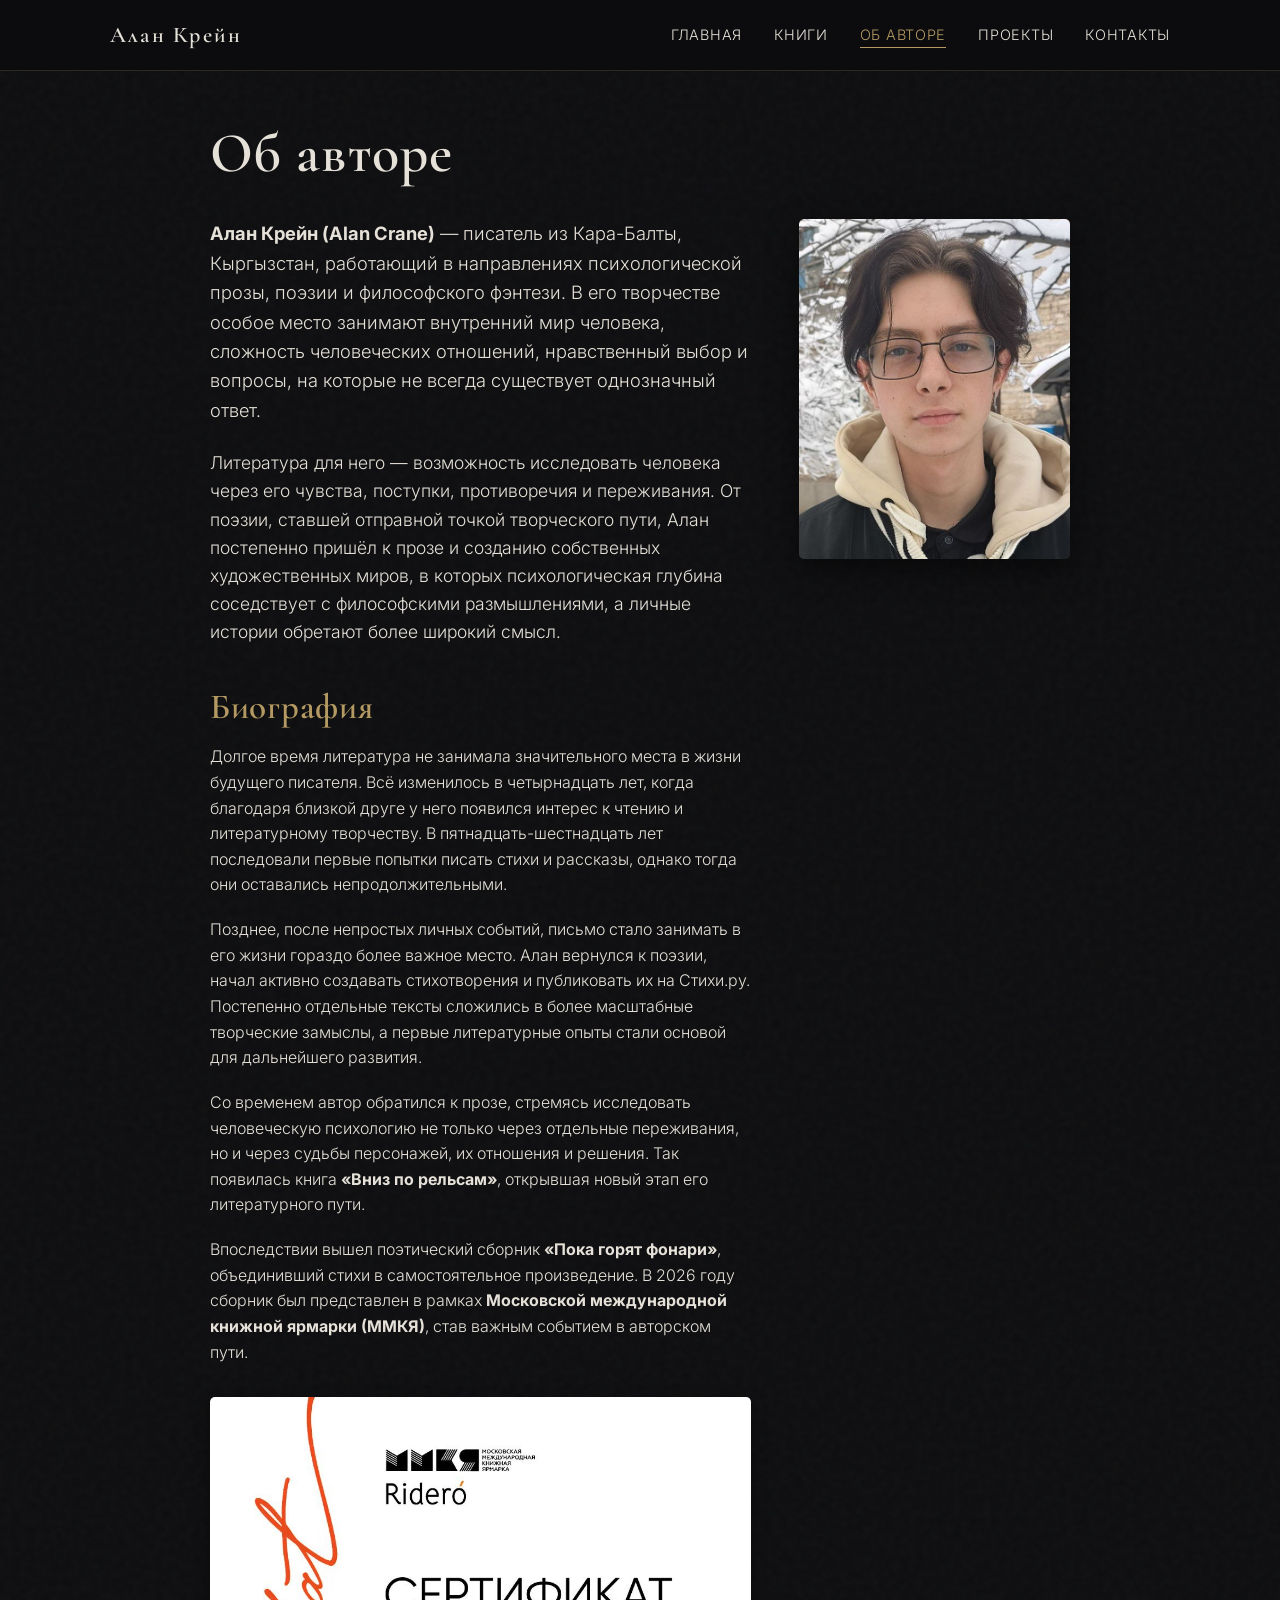
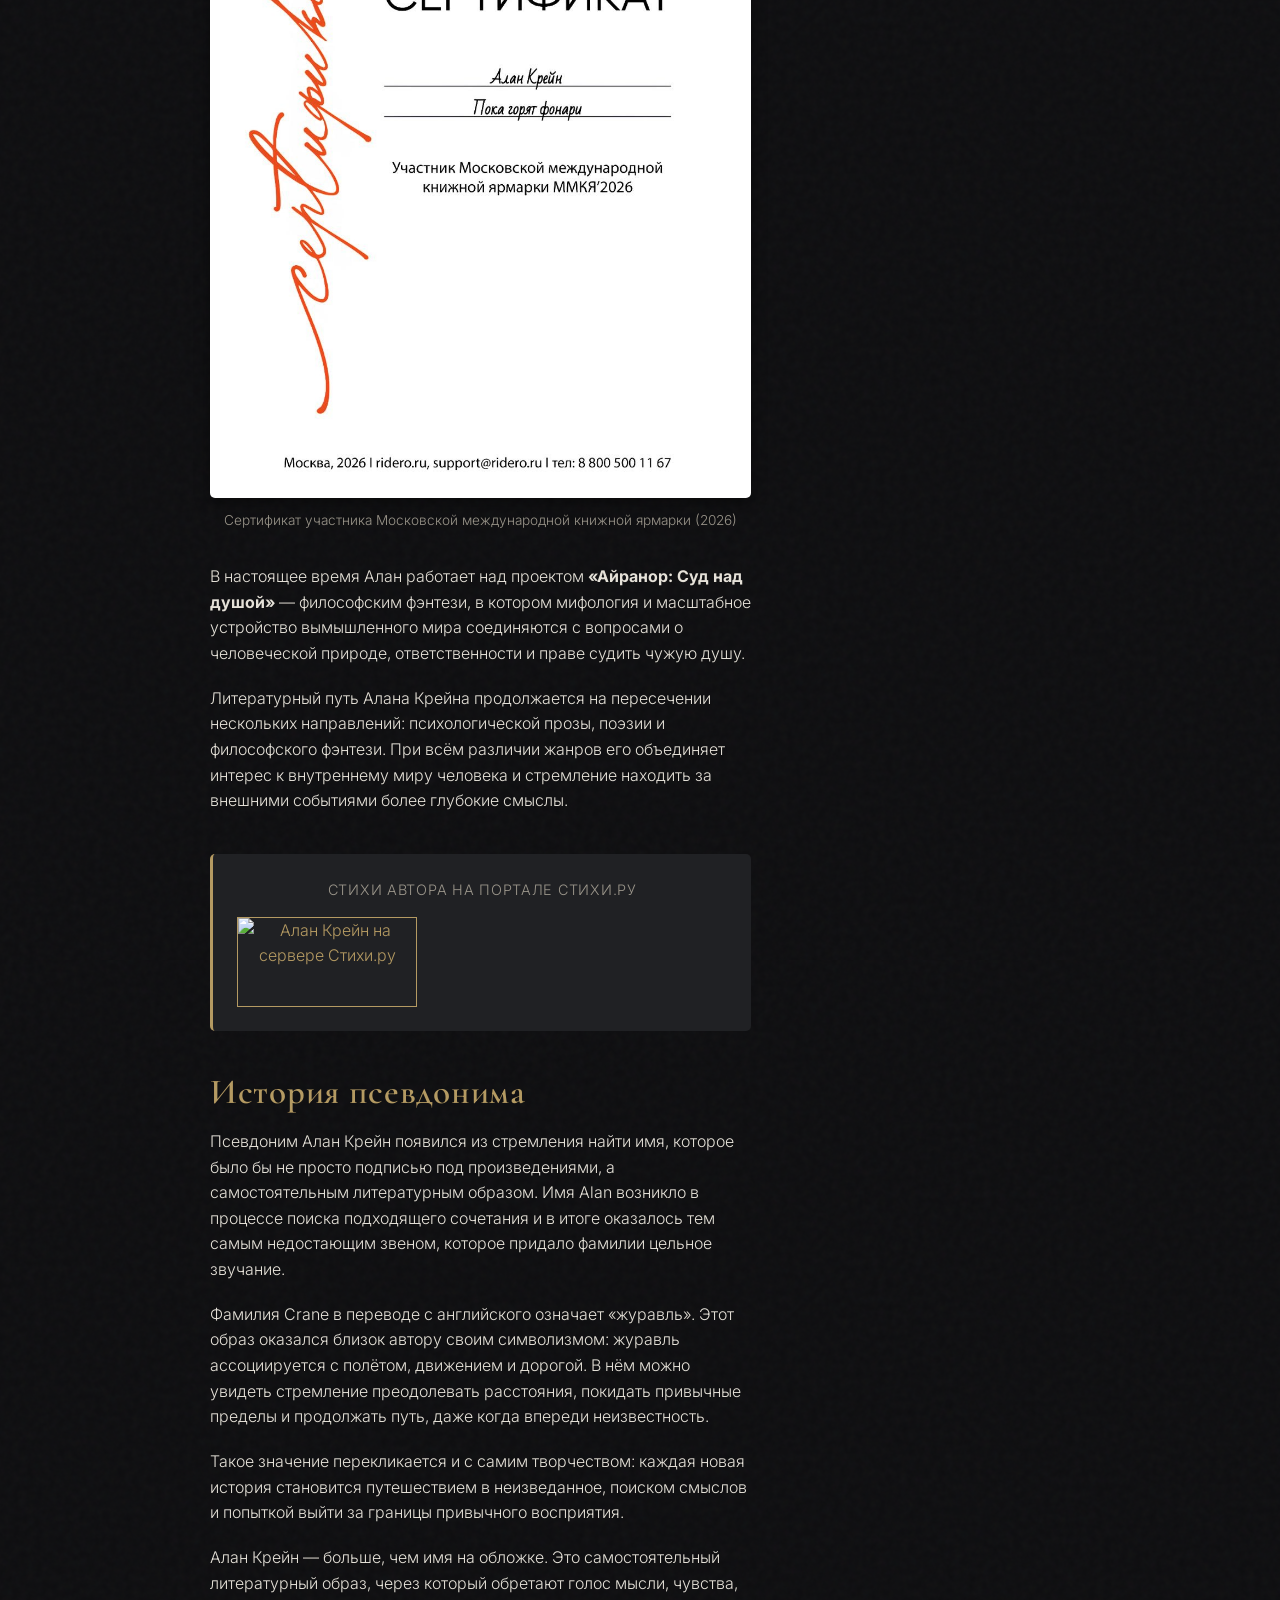
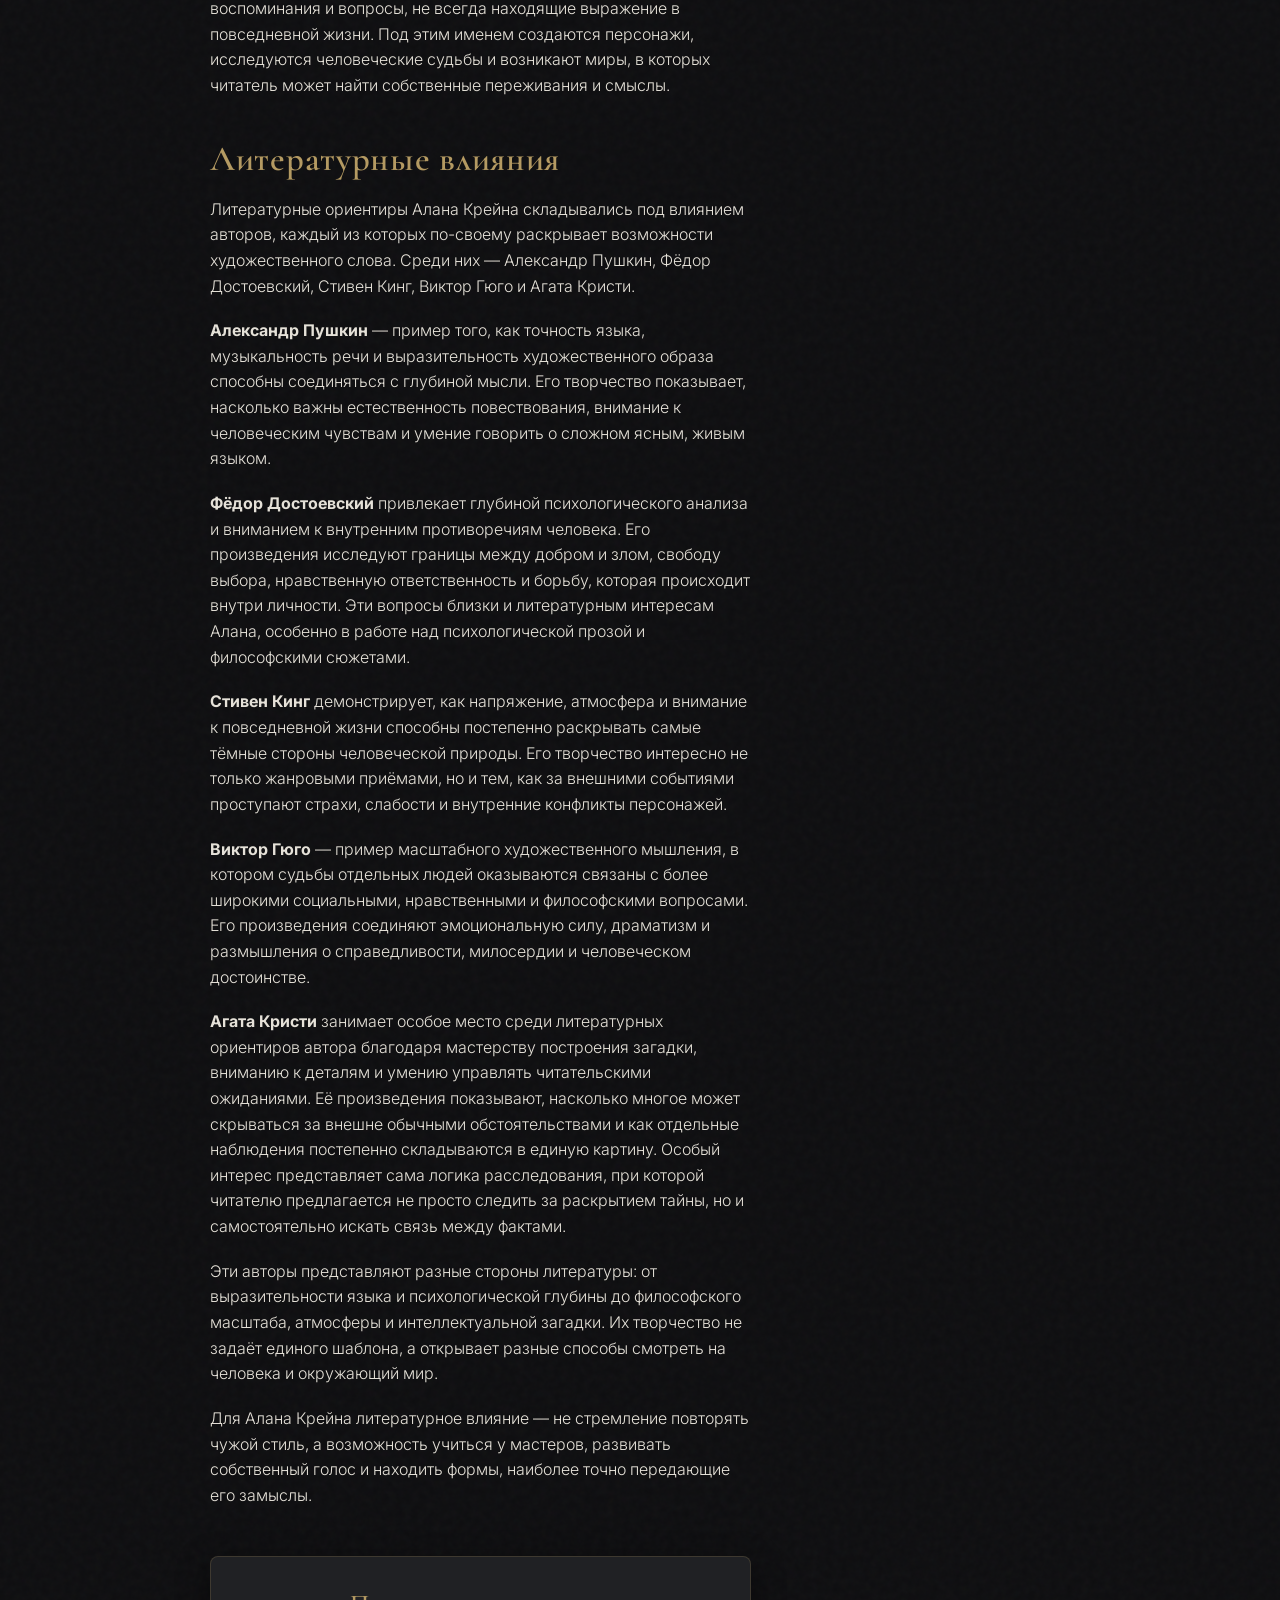
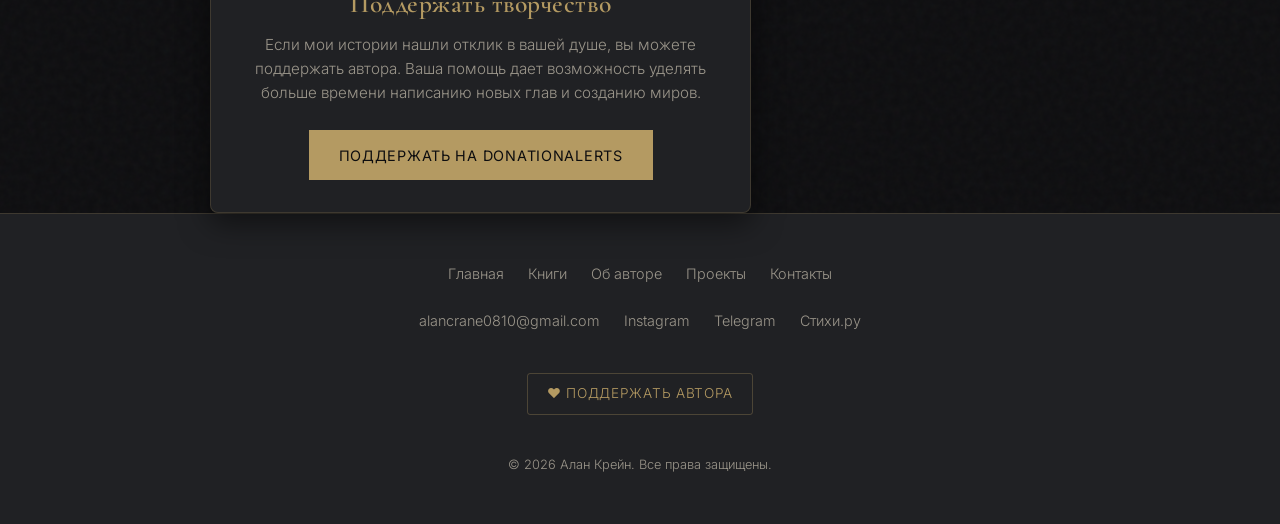
==== about.html @ baa87fb3 "Исправлены размеры обложек и текст карточки поддержки" ====
<!DOCTYPE html>
<html lang="ru">
<head>
    <meta charset="UTF-8">
    <meta name="viewport" content="width=device-width, initial-scale=1.0">
    <title>Об авторе — Алан Крейн</title>
    <meta name="description" content="Биография писателя Алана Крейна, история псевдонима, литературные влияния и творческий путь.">
    <link rel="preconnect" href="https://fonts.googleapis.com">
    <link rel="preconnect" href="https://fonts.gstatic.com" crossorigin>
    <link href="https://fonts.googleapis.com/css2?family=Cormorant+Garamond:wght@400;600&family=Inter:wght@300;400&display=swap" rel="stylesheet">
    <link rel="stylesheet" href="css/style.css">

    <!-- Yandex.Metrika counter -->
    <script type="text/javascript">
        (function(m,e,t,r,i,k,a){
            m[i]=m[i]||function(){(m[i].a=m[i].a||[]).push(arguments)};
            m[i].l=1*new Date();
            for (var j = 0; j < document.scripts.length; j++) {if (document.scripts[j].src === r) { return; }}
            k=e.createElement(t),a=e.getElementsByTagName(t)[0],k.async=1,k.src=r,a.parentNode.insertBefore(k,a)
        })(window, document,'script','https://mc.yandex.ru/metrika/tag.js?id=113776658', 'ym');

        ym(113776658, 'init', {ssr:true, webvisor:true, clickmap:true, ecommerce:"dataLayer", referrer: document.referrer, url: location.href, accurateTrackBounce:true, trackLinks:true});
    </script>
    <noscript><div><img src="https://mc.yandex.ru/watch/113776658" style="position:absolute; left:-9999px;" alt="" /></div></noscript>
    <!-- /Yandex.Metrika counter -->
</head>
<body>
    <header class="site-header">
        <div class="container header-inner">
            <a href="index.html" class="logo">Алан Крейн</a>
            <button class="menu-toggle" aria-label="Открыть меню" aria-expanded="false">
                <span></span><span></span><span></span>
            </button>
            <nav class="main-nav">
                <ul>
                    <li><a href="index.html">Главная</a></li>
                    <li><a href="books.html">Книги</a></li>
                    <li><a href="about.html" class="active">Об авторе</a></li>
                    <li><a href="projects.html">Проекты</a></li>
                    <li><a href="contacts.html">Контакты</a></li>
                </ul>
            </nav>
        </div>
    </header>

    <main>
        <section class="container" style="padding-top: 120px; max-width: 900px;">
            <h1>Об авторе</h1>
            
            <div style="display: flex; gap: 3rem; flex-wrap: wrap; margin-top: 2rem;">
                <div style="flex: 2; min-width: 300px;">
                    <p style="font-size: 1.15rem; margin-bottom: 1.5rem; color: var(--text-light);"><strong>Алан Крейн (Alan Crane)</strong> — писатель из Кара-Балты, Кыргызстан, работающий в направлениях психологической прозы, поэзии и философского фэнтези. В его творчестве особое место занимают внутренний мир человека, сложность человеческих отношений, нравственный выбор и вопросы, на которые не всегда существует однозначный ответ.</p>
                    
                    <p style="font-size: 1.1rem; margin-bottom: 1.5rem;">Литература для него — возможность исследовать человека через его чувства, поступки, противоречия и переживания. От поэзии, ставшей отправной точкой творческого пути, Алан постепенно пришёл к прозе и созданию собственных художественных миров, в которых психологическая глубина соседствует с философскими размышлениями, а личные истории обретают более широкий смысл.</p>

                    <h2 style="margin-top: 2.5rem;">Биография</h2>
                    <p>Долгое время литература не занимала значительного места в жизни будущего писателя. Всё изменилось в четырнадцать лет, когда благодаря близкой друге у него появился интерес к чтению и литературному творчеству. В пятнадцать-шестнадцать лет последовали первые попытки писать стихи и рассказы, однако тогда они оставались непродолжительными.</p>
                    <p>Позднее, после непростых личных событий, письмо стало занимать в его жизни гораздо более важное место. Алан вернулся к поэзии, начал активно создавать стихотворения и публиковать их на Стихи.ру. Постепенно отдельные тексты сложились в более масштабные творческие замыслы, а первые литературные опыты стали основой для дальнейшего развития.</p>
                    <p>Со временем автор обратился к прозе, стремясь исследовать человеческую психологию не только через отдельные переживания, но и через судьбы персонажей, их отношения и решения. Так появилась книга <strong>«Вниз по рельсам»</strong>, открывшая новый этап его литературного пути.</p>
                    <p>Впоследствии вышел поэтический сборник <strong>«Пока горят фонари»</strong>, объединивший стихи в самостоятельное произведение. В 2026 году сборник был представлен в рамках <strong>Московской международной книжной ярмарки (ММКЯ)</strong>, став важным событием в авторском пути.</p>
                    
                    <div style="margin: 2rem 0; text-align: center;">
                        <img src="images/mmkya-certificate.jpg" alt="Сертификат участия в ММКЯ 2026" style="max-width: 100%; border-radius: 5px; box-shadow: 0 5px 15px rgba(0,0,0,0.4);">
                        <p style="font-size: 0.85rem; color: var(--text-muted); margin-top: 0.8rem;">Сертификат участника Московской международной книжной ярмарки (2026)</p>
                    </div>

                    <p>В настоящее время Алан работает над проектом <strong>«Айранор: Суд над душой»</strong> — философским фэнтези, в котором мифология и масштабное устройство вымышленного мира соединяются с вопросами о человеческой природе, ответственности и праве судить чужую душу.</p>
                    <p>Литературный путь Алана Крейна продолжается на пересечении нескольких направлений: психологической прозы, поэзии и философского фэнтези. При всём различии жанров его объединяет интерес к внутреннему миру человека и стремление находить за внешними событиями более глубокие смыслы.</p>

                    <div style="margin: 2.5rem 0; padding: 1.5rem; background-color: var(--graphite); border-left: 3px solid var(--gold); border-radius: 5px; text-align: center;">
                        <p style="margin-bottom: 1rem; font-size: 0.9rem; color: var(--text-muted); text-transform: uppercase; letter-spacing: 0.05em;">Стихи автора на портале Стихи.ру</p>
                        <a href="https://stihi.ru/avtor/infinityquill" target="_blank" rel="noopener noreferrer">
                            <img src="https://stihi.ru/images/author180x90.gif" width="180" height="90" border="1" alt="Алан Крейн на сервере Стихи.ру">
                        </a>
                    </div>

                    <h2 style="margin-top: 2.5rem;">История псевдонима</h2>
                    <p>Псевдоним Алан Крейн появился из стремления найти имя, которое было бы не просто подписью под произведениями, а самостоятельным литературным образом. Имя Alan возникло в процессе поиска подходящего сочетания и в итоге оказалось тем самым недостающим звеном, которое придало фамилии цельное звучание.</p>
                    <p>Фамилия Crane в переводе с английского означает «журавль». Этот образ оказался близок автору своим символизмом: журавль ассоциируется с полётом, движением и дорогой. В нём можно увидеть стремление преодолевать расстояния, покидать привычные пределы и продолжать путь, даже когда впереди неизвестность.</p>
                    <p>Такое значение перекликается и с самим творчеством: каждая новая история становится путешествием в неизведанное, поиском смыслов и попыткой выйти за границы привычного восприятия.</p>
                    <p>Алан Крейн — больше, чем имя на обложке. Это самостоятельный литературный образ, через который обретают голос мысли, чувства, воспоминания и вопросы, не всегда находящие выражение в повседневной жизни. Под этим именем создаются персонажи, исследуются человеческие судьбы и возникают миры, в которых читатель может найти собственные переживания и смыслы.</p>

                    <h2 style="margin-top: 2.5rem;">Литературные влияния</h2>
                    <p>Литературные ориентиры Алана Крейна складывались под влиянием авторов, каждый из которых по-своему раскрывает возможности художественного слова. Среди них — Александр Пушкин, Фёдор Достоевский, Стивен Кинг, Виктор Гюго и Агата Кристи.</p>
                    
                    <p><strong>Александр Пушкин</strong> — пример того, как точность языка, музыкальность речи и выразительность художественного образа способны соединяться с глубиной мысли. Его творчество показывает, насколько важны естественность повествования, внимание к человеческим чувствам и умение говорить о сложном ясным, живым языком.</p>
                    <p><strong>Фёдор Достоевский</strong> привлекает глубиной психологического анализа и вниманием к внутренним противоречиям человека. Его произведения исследуют границы между добром и злом, свободу выбора, нравственную ответственность и борьбу, которая происходит внутри личности. Эти вопросы близки и литературным интересам Алана, особенно в работе над психологической прозой и философскими сюжетами.</p>
                    <p><strong>Стивен Кинг</strong> демонстрирует, как напряжение, атмосфера и внимание к повседневной жизни способны постепенно раскрывать самые тёмные стороны человеческой природы. Его творчество интересно не только жанровыми приёмами, но и тем, как за внешними событиями проступают страхи, слабости и внутренние конфликты персонажей.</p>
                    <p><strong>Виктор Гюго</strong> — пример масштабного художественного мышления, в котором судьбы отдельных людей оказываются связаны с более широкими социальными, нравственными и философскими вопросами. Его произведения соединяют эмоциональную силу, драматизм и размышления о справедливости, милосердии и человеческом достоинстве.</p>
                    <p><strong>Агата Кристи</strong> занимает особое место среди литературных ориентиров автора благодаря мастерству построения загадки, вниманию к деталям и умению управлять читательскими ожиданиями. Её произведения показывают, насколько многое может скрываться за внешне обычными обстоятельствами и как отдельные наблюдения постепенно складываются в единую картину. Особый интерес представляет сама логика расследования, при которой читателю предлагается не просто следить за раскрытием тайны, но и самостоятельно искать связь между фактами.</p>
                    
                    <p>Эти авторы представляют разные стороны литературы: от выразительности языка и психологической глубины до философского масштаба, атмосферы и интеллектуальной загадки. Их творчество не задаёт единого шаблона, а открывает разные способы смотреть на человека и окружающий мир.</p>
                    <p>Для Алана Крейна литературное влияние — не стремление повторять чужой стиль, а возможность учиться у мастеров, развивать собственный голос и находить формы, наиболее точно передающие его замыслы.</p>

                    <!-- КАРТОЧКА ПОДДЕРЖКИ АВТОРА (ИСПРАВЛЕННЫЙ ТЕКСТ) -->
                    <div class="support-card">
                        <h3>Поддержать творчество</h3>
                        <p>Если мои истории нашли отклик в вашей душе, вы можете поддержать автора. Ваша помощь дает возможность уделять больше времени написанию новых глав и созданию миров.</p>
                        <a href="https://www.donationalerts.com/r/alan_crane" target="_blank" rel="noopener noreferrer" class="btn">Поддержать на DonationAlerts</a>
                    </div>

                </div>
                
                <div style="flex: 1; min-width: 250px;">
                    <img src="images/portrait.jpg" alt="Портрет писателя Алана Крейна" class="portrait-img" style="width: 100%; height: auto; border-radius: 5px; box-shadow: 0 10px 30px rgba(0,0,0,0.5);">
                </div>
            </div>
        </section>
    </main>

    <footer class="site-footer">
        <div class="container footer-inner">
            <div class="footer-nav">
                <a href="index.html">Главная</a>
                <a href="books.html">Книги</a>
                <a href="about.html">Об авторе</a>
                <a href="projects.html">Проекты</a>
                <a href="contacts.html">Контакты</a>
            </div>
            <div class="footer-contacts">
                <a href="mailto:alancrane0810@gmail.com">alancrane0810@gmail.com</a>
                <a href="https://www.instagram.com/alancrane.worlds" target="_blank" rel="noopener noreferrer">Instagram</a>
                <a href="https://t.me/infinityquill06" target="_blank" rel="noopener noreferrer">Telegram</a>
                <a href="https://stihi.ru/avtor/infinityquill" target="_blank" rel="noopener noreferrer">Стихи.ру</a>
            </div>
            <div>
                <a href="https://www.donationalerts.com/r/alan_crane" target="_blank" rel="noopener noreferrer" class="footer-support-link">❤ Поддержать автора</a>
            </div>
            <p class="copyright">&copy; 2026 Алан Крейн. Все права защищены.</p>
        </div>
    </footer>
    <script src="js/menu.js"></script>
</body>
</html>
---- css/style.css ----
/* ================= ПЕРЕМЕННЫЕ И БАЗА ================= */
:root {
    --graphite: #202124;
    --coal: #0D0D0F;
    --gold: #B49A62;
    --text-light: #E5E1D8;
    --text-muted: #9A958A;
    
    --font-serif: 'Cormorant Garamond', Georgia, serif;
    --font-sans: 'Inter', system-ui, sans-serif;
}

* { box-sizing: border-box; margin: 0; padding: 0; }

html { scroll-behavior: smooth; }

body {
    background-color: var(--coal);
    background-image: url("data:image/svg+xml,%3Csvg viewBox='0 0 200 200' xmlns='http://www.w3.org/2000/svg'%3E%3Cfilter id='noiseFilter'%3E%3CfeTurbulence type='fractalNoise' baseFrequency='0.85' numOctaves='3' stitchTiles='stitch'/%3E%3C/filter%3E%3Crect width='100%25' height='100%25' filter='url(%23noiseFilter)' opacity='0.03'/%3E%3C/svg%3E");
    color: var(--text-light);
    font-family: var(--font-sans);
    line-height: 1.6;
    font-weight: 300;
    -webkit-font-smoothing: antialiased;
}

img { max-width: 100%; display: block; }

a { color: var(--gold); text-decoration: none; transition: color 0.3s; }
a:hover, a:focus { color: var(--text-light); outline: none; }

/* ================= ТИПОГРАФИКА ================= */
h1, h2, h3, h4 {
    font-family: var(--font-serif);
    font-weight: 600;
    line-height: 1.2;
    margin-bottom: 1rem;
    letter-spacing: 0.02em;
}

h1 { font-size: 3.5rem; }
h2 { font-size: 2.2rem; color: var(--gold); }
h3 { font-size: 1.5rem; }

p { margin-bottom: 1.2rem; }
p:last-child { margin-bottom: 0; }

.container {
    width: 100%;
    max-width: 1100px;
    margin: 0 auto;
    padding: 0 20px;
}

section { padding: 5rem 0; }

/* ================= КНОПКИ ================= */
.btn {
    display: inline-block;
    padding: 0.8rem 1.8rem;
    border: 1px solid var(--gold);
    background-color: var(--gold);
    color: var(--coal);
    font-family: var(--font-sans);
    font-weight: 400;
    font-size: 0.9rem;
    text-transform: uppercase;
    letter-spacing: 0.05em;
    cursor: pointer;
    transition: all 0.3s ease;
    text-align: center;
}

.btn:hover {
    background-color: transparent;
    color: var(--gold);
}

.btn-outline {
    background-color: transparent;
    color: var(--gold);
}

.btn-outline:hover {
    background-color: var(--gold);
    color: var(--coal);
}

.store-groups {
    display: flex;
    flex-wrap: wrap;
    gap: 2rem;
    margin-top: 2rem;
    margin-bottom: 2rem;
}

.store-group { flex: 1; min-width: 250px; }

.store-group h3 {
    font-size: 1.1rem;
    color: var(--text-muted);
    margin-bottom: 1rem;
    text-transform: uppercase;
    letter-spacing: 0.05em;
    font-family: var(--font-sans);
    font-weight: 400;
}

.btn-list {
    display: flex;
    flex-direction: column;
    gap: 0.8rem;
}

.btn-list .btn {
    width: 100%;
    padding: 0.8rem 1rem;
    display: flex;
    justify-content: center;
    align-items: center;
    gap: 0.5rem;
    min-height: 48px;
}

.badge-free {
    font-size: 0.7rem;
    opacity: 0.8;
    text-transform: lowercase;
    font-style: italic;
}

/* ================= ШАПКА И МЕНЮ ================= */
.site-header {
    position: fixed;
    top: 0; left: 0; right: 0;
    background-color: rgba(13, 13, 15, 0.95);
    backdrop-filter: blur(10px);
    border-bottom: 1px solid rgba(180, 154, 98, 0.2);
    z-index: 1000;
}

.header-inner {
    display: flex;
    justify-content: space-between;
    align-items: center;
    height: 70px;
}

.logo {
    font-family: var(--font-serif);
    font-size: 1.4rem;
    color: var(--text-light);
    font-weight: 600;
    letter-spacing: 0.1em;
}

.main-nav ul {
    display: flex;
    list-style: none;
    gap: 2rem;
}

.main-nav a {
    color: var(--text-light);
    font-size: 0.9rem;
    text-transform: uppercase;
    letter-spacing: 0.05em;
    position: relative;
}

.main-nav a.active, .main-nav a:hover { color: var(--gold); }

.main-nav a.active::after {
    content: '';
    position: absolute;
    bottom: -5px; left: 0; right: 0;
    height: 1px;
    background-color: var(--gold);
}

.menu-toggle {
    display: none;
    background: none;
    border: none;
    cursor: pointer;
    flex-direction: column;
    gap: 5px;
    padding: 10px;
}
.menu-toggle span {
    display: block;
    width: 25px;
    height: 2px;
    background-color: var(--text-light);
    transition: 0.3s;
}

/* ================= ПЕРВЫЙ ЭКРАН ================= */
.hero {
    min-height: 100vh;
    display: flex;
    align-items: center;
    padding-top: 70px;
    background: radial-gradient(circle at center, var(--graphite) 0%, var(--coal) 70%);
}

.hero-inner {
    display: flex;
    align-items: center;
    gap: 4rem;
}

.hero-text { flex: 1; }
.hero-text h1 { margin-bottom: 1rem; color: var(--text-light); }
.slogan {
    font-family: var(--font-serif);
    font-size: 1.5rem;
    font-style: italic;
    color: var(--gold);
}

.hero-image { flex: 1; display: flex; justify-content: center; }

/* ================= КАРТИНКИ ================= */
.portrait-img {
    border-radius: 5px;
    box-shadow: 0 10px 30px rgba(0, 0, 0, 0.5);
    object-fit: cover;
}

/* Жесткая фиксация пропорций для всех обложек */
.cover-img {
    width: 100%;
    max-width: 300px; /* Ограничиваем максимальную ширину */
    aspect-ratio: 2 / 3;
    object-fit: cover;
    border-radius: 5px;
    box-shadow: 0 5px 15px rgba(0, 0, 0, 0.4);
    margin-bottom: 1rem;
    transition: transform 0.3s ease, box-shadow 0.3s ease;
}

.book-card:hover .cover-img {
    transform: translateY(-5px);
    box-shadow: 0 10px 25px rgba(180, 154, 98, 0.2);
}

/* Контейнер для обложки на странице книги */
.book-cover-wrapper {
    flex-shrink: 0;
    width: 300px;
    max-width: 100%;
}

/* ================= СЕТКА КНИГ ================= */
.books-grid {
    display: grid;
    grid-template-columns: repeat(auto-fit, minmax(250px, 1fr));
    gap: 2rem;
    margin-top: 2rem;
}

.book-card {
    display: flex;
    flex-direction: column;
    color: var(--text-light);
}
.book-card:hover h3 { color: var(--gold); }

.book-card h3 { margin-bottom: 0.2rem; transition: color 0.3s; }
.book-year { color: var(--text-muted); font-size: 0.9rem; }

.section-link { margin-top: 2rem; text-align: center; }

/* ================= ПРОЕКТ И БЛОКИ ================= */
.project-card {
    background-color: var(--graphite);
    padding: 2rem;
    border-left: 3px solid var(--gold);
    margin-top: 1.5rem;
}

.status-badge {
    display: inline-block;
    background-color: rgba(180, 154, 98, 0.15);
    color: var(--gold);
    padding: 0.3rem 0.8rem;
    font-size: 0.8rem;
    text-transform: uppercase;
    letter-spacing: 0.05em;
    margin-bottom: 1rem;
    border-radius: 3px;
}

/* ================= ПОДВАЛ ================= */
.site-footer {
    background-color: var(--graphite);
    padding: 3rem 0;
    border-top: 1px solid rgba(180, 154, 98, 0.2);
    text-align: center;
}

.footer-inner {
    display: flex;
    flex-direction: column;
    gap: 1.5rem;
}

.footer-nav, .footer-contacts {
    display: flex;
    justify-content: center;
    flex-wrap: wrap;
    gap: 1.5rem;
}

.footer-nav a, .footer-contacts a {
    color: var(--text-muted);
    font-size: 0.9rem;
}
.footer-nav a:hover, .footer-contacts a:hover { color: var(--gold); }

.copyright {
    color: var(--text-muted);
    font-size: 0.8rem;
    margin-top: 1rem;
}

/* ================= КНОПКА ДОНАТА (ПОДВАЛ) ================= */
.footer-support-link {
    display: inline-flex;
    align-items: center;
    gap: 0.5rem;
    color: var(--gold);
    font-size: 0.85rem;
    text-transform: uppercase;
    letter-spacing: 0.05em;
    margin-top: 1rem;
    padding: 0.6rem 1.2rem;
    border: 1px solid rgba(180, 154, 98, 0.3);
    border-radius: 3px;
    transition: all 0.3s ease;
}
.footer-support-link:hover {
    background-color: rgba(180, 154, 98, 0.1);
    border-color: var(--gold);
    color: var(--text-light);
}

/* ================= КАРТОЧКА ДОНАТА (ОБ АВТОРЕ) ================= */
.support-card {
    background: var(--graphite);
    border: 1px solid rgba(180, 154, 98, 0.2);
    border-radius: 8px;
    padding: 2rem; /* Сделал чуть компактнее */
    margin-top: 3rem;
    text-align: center;
    box-shadow: 0 10px 30px rgba(0, 0, 0, 0.5);
}
.support-card h3 { 
    color: var(--gold); 
    font-family: var(--font-serif); 
    font-size: 1.6rem; 
    margin-bottom: 0.8rem; 
}
.support-card p { 
    color: var(--text-muted); 
    margin-bottom: 1.5rem; 
    font-size: 0.95rem;
    line-height: 1.6;
    max-width: 500px; /* Ограничил ширину текста */
    margin-left: auto; 
    margin-right: auto; 
}

/* ================= ВИДЕОПРОМО ================= */
.video-promo-container {
    margin-top: 3rem;
    padding-top: 2rem;
    border-top: 1px solid rgba(180, 154, 98, 0.2);
}

.video-promo-container h2 { margin-bottom: 1.5rem; }

.video-wrapper {
    position: relative;
    width: 100%;
    max-width: 800px;
    margin: 0 auto;
    border-radius: 8px;
    overflow: hidden;
    box-shadow: 0 10px 30px rgba(0, 0, 0, 0.6);
    background-color: #000;
}

.video-wrapper video {
    width: 100%;
    height: auto;
    display: block;
    aspect-ratio: 16 / 9;
    object-fit: cover;
}

.play-button {
    position: absolute;
    top: 50%; left: 50%;
    transform: translate(-50%, -50%);
    width: 80px;
    height: 80px;
    background-color: rgba(180, 154, 98, 0.2);
    border: 2px solid var(--gold);
    border-radius: 50%;
    display: flex;
    align-items: center;
    justify-content: center;
    cursor: pointer;
    transition: all 0.3s ease;
    backdrop-filter: blur(4px);
    z-index: 10;
}

.play-button:hover {
    background-color: var(--gold);
    transform: translate(-50%, -50%) scale(1.1);
}

.play-button svg {
    width: 40px;
    height: 40px;
    color: var(--text-light);
    margin-left: 5px;
    transition: color 0.3s ease;
}

.play-button:hover svg { color: var(--coal); }

.video-caption {
    text-align: center;
    font-family: var(--font-serif);
    font-size: 1.2rem;
    color: var(--text-light);
    margin-top: 1rem;
    font-style: italic;
}

.video-music {
    text-align: center;
    font-size: 0.85rem;
    color: var(--text-muted);
    margin-top: 0.3rem;
}

/* ================= АДАПТИВНОСТЬ ================= */
@media (max-width: 768px) {
    h1 { font-size: 2.5rem; }
    h2 { font-size: 1.8rem; }
    section { padding: 3rem 0; }
    
    .menu-toggle { display: flex; }
    
    .main-nav {
        position: fixed;
        top: 70px; left: 0; right: 0;
        background-color: var(--coal);
        padding: 2rem;
        border-bottom: 1px solid rgba(180, 154, 98, 0.2);
        transform: translateY(-100%);
        opacity: 0;
        pointer-events: none;
        transition: all 0.3s ease;
    }
    
    .main-nav.is-open {
        transform: translateY(0);
        opacity: 1;
        pointer-events: auto;
    }
    
    .main-nav ul {
        flex-direction: column;
        gap: 1.5rem;
        text-align: center;
    }
    
    .hero-inner {
        flex-direction: column-reverse;
        text-align: center;
        gap: 2rem;
        padding-top: 2rem;
        padding-bottom: 2rem;
    }
    
    .portrait-placeholder { width: 250px; height: 320px; }
    .video-wrapper { max-width: 100%; border-radius: 0; }
    .play-button { width: 60px; height: 60px; }
    .play-button svg { width: 30px; height: 30px; }
    .store-groups { flex-direction: column; gap: 1.5rem; }
}

/* ================= ДОСТУПНОСТЬ ================= */
@media (prefers-reduced-motion: reduce) {
    html { scroll-behavior: auto; }
    *, *::before, *::after {
        animation-duration: 0.01ms !important;
        animation-iteration-count: 1 !important;
        transition-duration: 0.01ms !important;
        scroll-behavior: auto !important;
    }
}
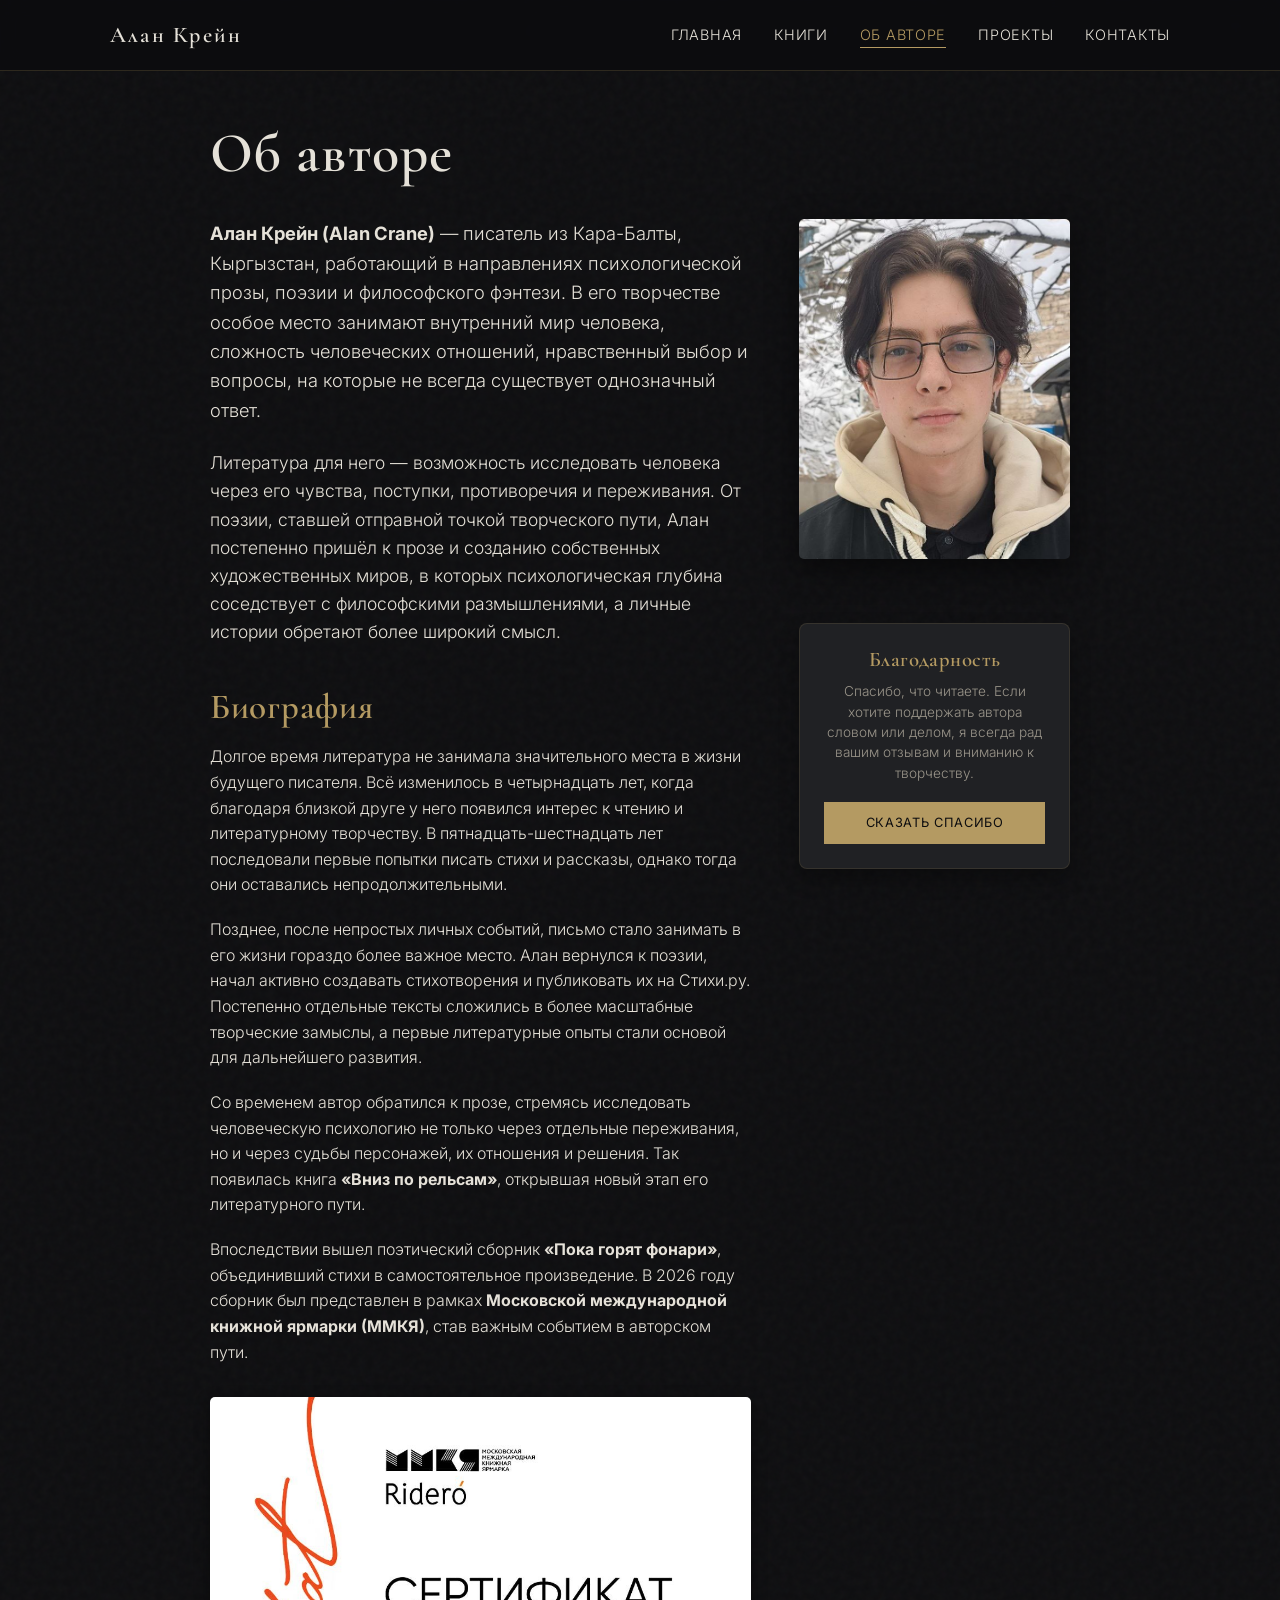
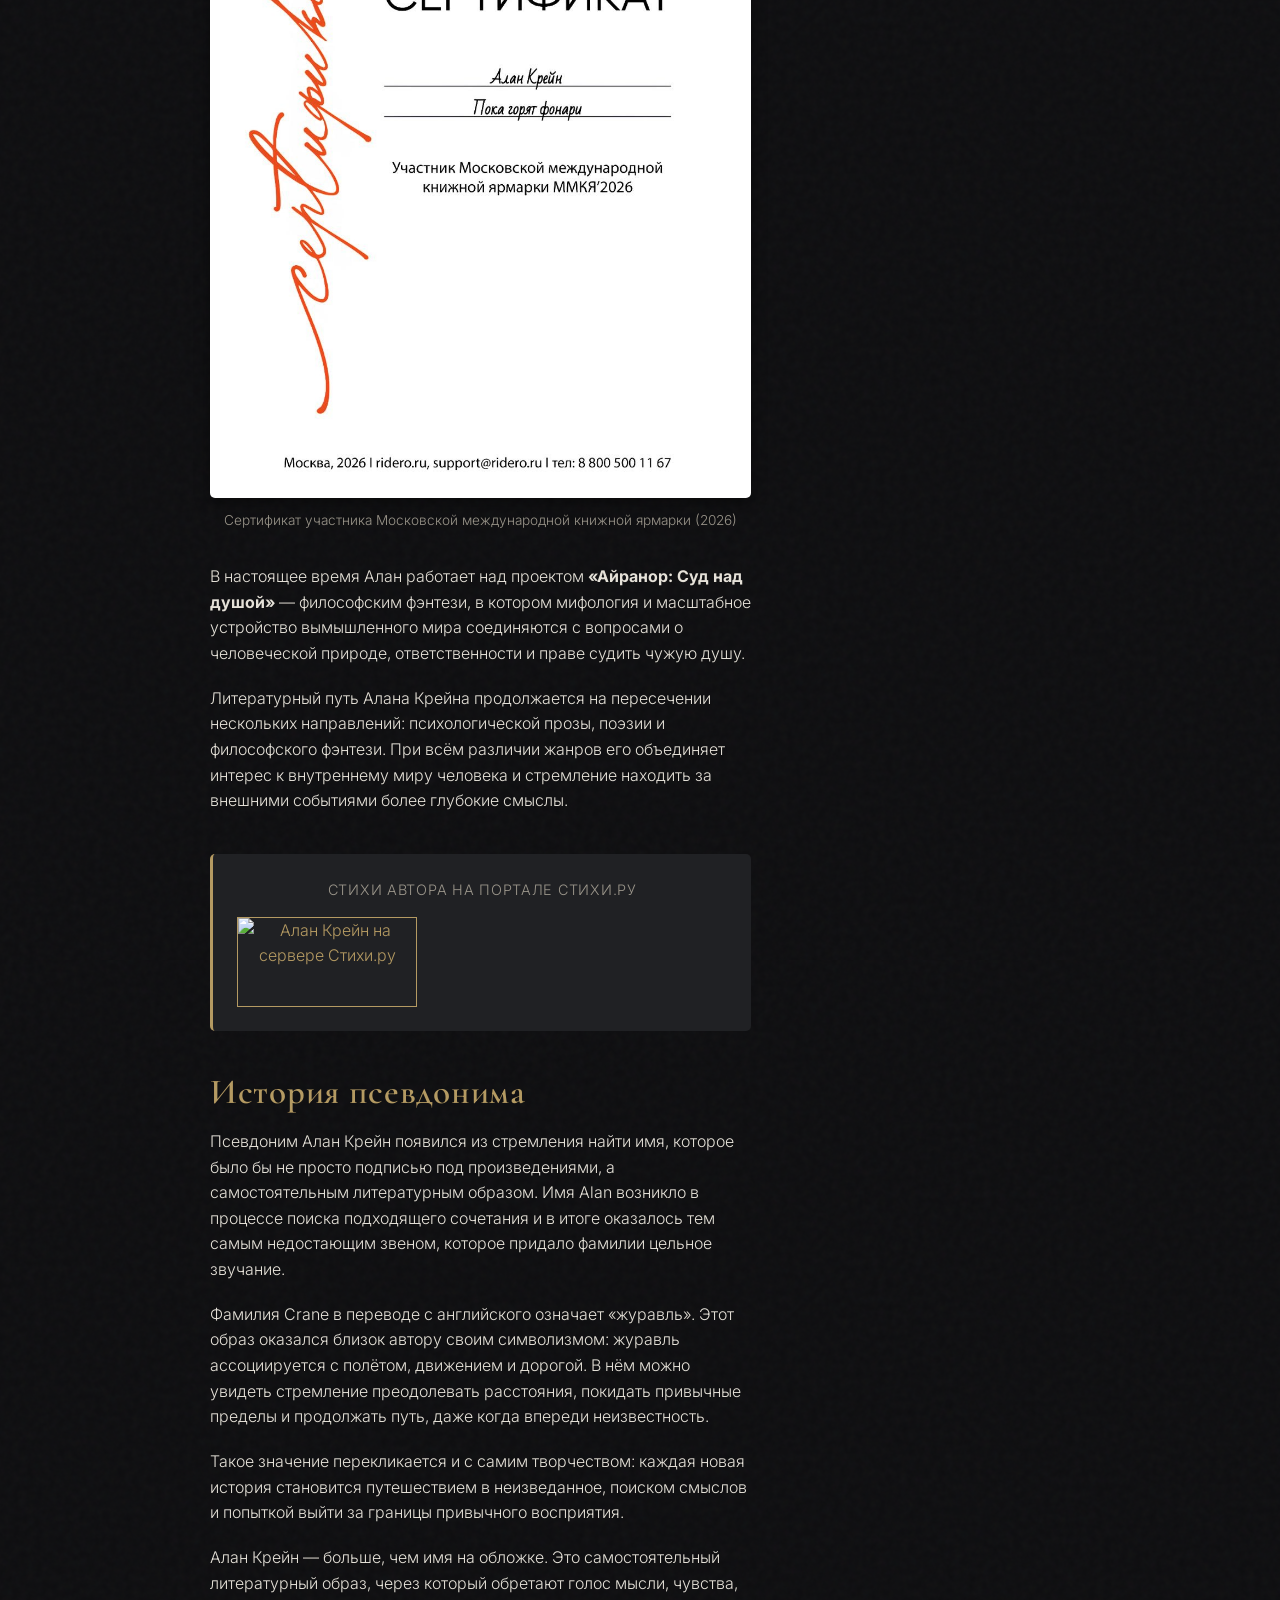
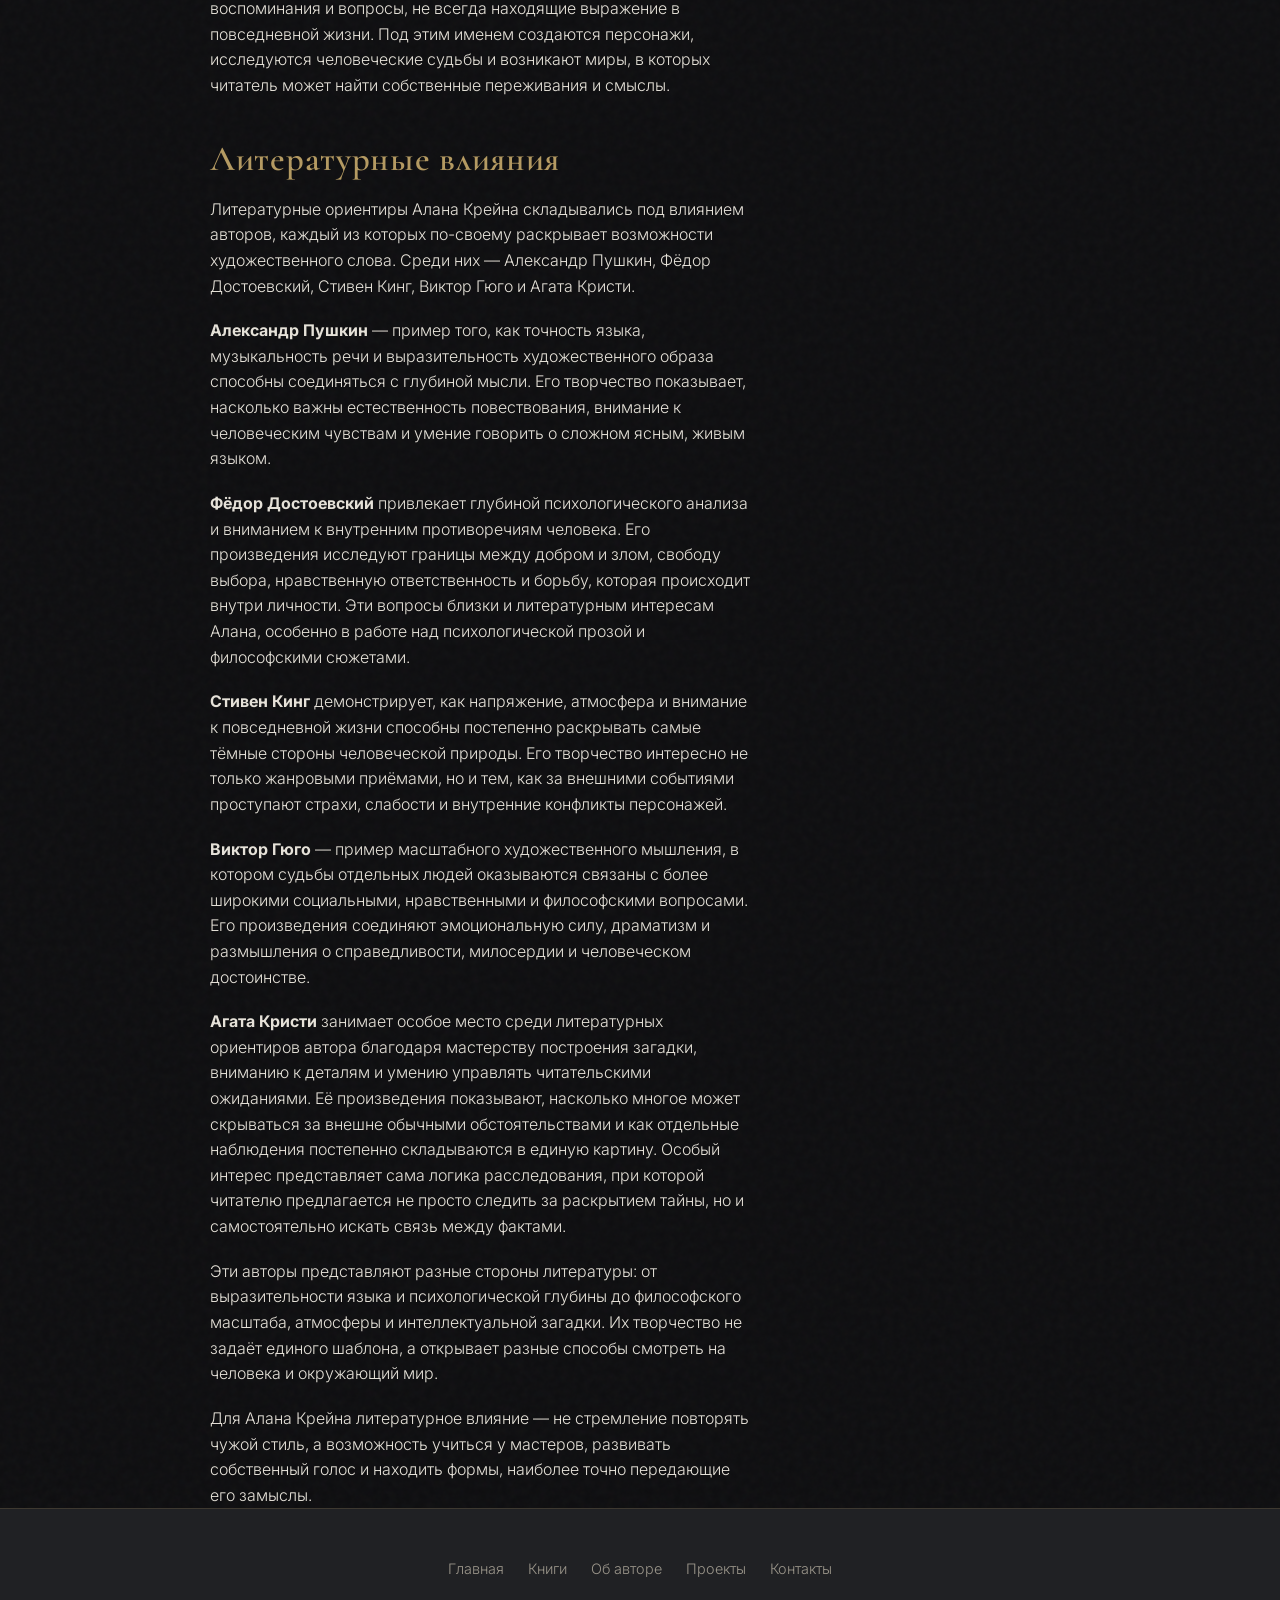
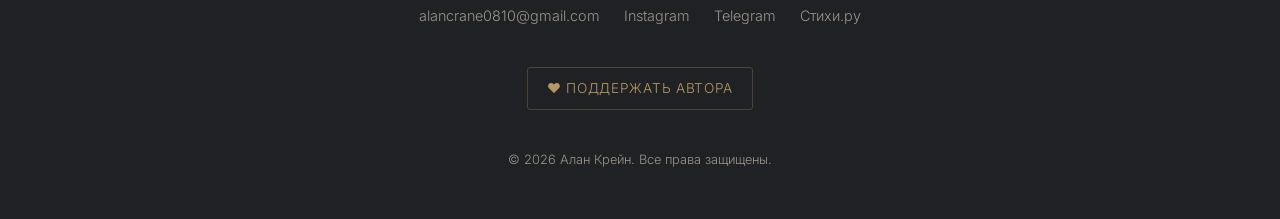
==== commit c79df7ed: "Изменен блок поддержки: компактный, в правой колонке, без просьб о деньгах" ====
--- a/about.html
+++ b/about.html
@@ -48,6 +48,8 @@
             <h1>Об авторе</h1>
             
             <div style="display: flex; gap: 3rem; flex-wrap: wrap; margin-top: 2rem;">
+                
+                <!-- ЛЕВАЯ КОЛОНКА (ТЕКСТ) -->
                 <div style="flex: 2; min-width: 300px;">
                     <p style="font-size: 1.15rem; margin-bottom: 1.5rem; color: var(--text-light);"><strong>Алан Крейн (Alan Crane)</strong> — писатель из Кара-Балты, Кыргызстан, работающий в направлениях психологической прозы, поэзии и философского фэнтези. В его творчестве особое место занимают внутренний мир человека, сложность человеческих отношений, нравственный выбор и вопросы, на которые не всегда существует однозначный ответ.</p>
                     
@@ -91,19 +93,20 @@
                     
                     <p>Эти авторы представляют разные стороны литературы: от выразительности языка и психологической глубины до философского масштаба, атмосферы и интеллектуальной загадки. Их творчество не задаёт единого шаблона, а открывает разные способы смотреть на человека и окружающий мир.</p>
                     <p>Для Алана Крейна литературное влияние — не стремление повторять чужой стиль, а возможность учиться у мастеров, развивать собственный голос и находить формы, наиболее точно передающие его замыслы.</p>
-
-                    <!-- КАРТОЧКА ПОДДЕРЖКИ АВТОРА (ИСПРАВЛЕННЫЙ ТЕКСТ) -->
-                    <div class="support-card">
-                        <h3>Поддержать творчество</h3>
-                        <p>Если мои истории нашли отклик в вашей душе, вы можете поддержать автора. Ваша помощь дает возможность уделять больше времени написанию новых глав и созданию миров.</p>
-                        <a href="https://www.donationalerts.com/r/alan_crane" target="_blank" rel="noopener noreferrer" class="btn">Поддержать на DonationAlerts</a>
-                    </div>
-
                 </div>
                 
-                <div style="flex: 1; min-width: 250px;">
-                    <img src="images/portrait.jpg" alt="Портрет писателя Алана Крейна" class="portrait-img" style="width: 100%; height: auto; border-radius: 5px; box-shadow: 0 10px 30px rgba(0,0,0,0.5);">
+                <!-- ПРАВАЯ КОЛОНКА (ПОРТРЕТ И БЛОК ПОДДЕРЖКИ) -->
+                <div style="flex: 1; min-width: 250px; display: flex; flex-direction: column; align-items: center;">
+                    <img src="images/portrait.jpg" alt="Портрет писателя Алана Крейна" class="portrait-img" style="width: 100%; height: auto; border-radius: 5px; box-shadow: 0 10px 30px rgba(0,0,0,0.5); margin-bottom: 2rem;">
+                    
+                    <!-- НОВЫЙ БЛОК ПОДДЕРЖКИ (КОМПАКТНЫЙ, БЕЗ ПРОСЬБ О ДЕНЬГАХ) -->
+                    <div class="support-card">
+                        <h3>Благодарность</h3>
+                        <p>Спасибо, что читаете. Если хотите поддержать автора словом или делом, я всегда рад вашим отзывам и вниманию к творчеству.</p>
+                        <a href="https://www.donationalerts.com/r/alan_crane" target="_blank" rel="noopener noreferrer" class="btn">Сказать спасибо</a>
+                    </div>
                 </div>
+
             </div>
         </section>
     </main>
--- a/css/style.css
+++ b/css/style.css
@@ -228,10 +228,9 @@
     object-fit: cover;
 }
 
-/* Жесткая фиксация пропорций для всех обложек */
 .cover-img {
     width: 100%;
-    max-width: 300px; /* Ограничиваем максимальную ширину */
+    max-width: 300px;
     aspect-ratio: 2 / 3;
     object-fit: cover;
     border-radius: 5px;
@@ -245,7 +244,6 @@
     box-shadow: 0 10px 25px rgba(180, 154, 98, 0.2);
 }
 
-/* Контейнер для обложки на странице книги */
 .book-cover-wrapper {
     flex-shrink: 0;
     width: 300px;
@@ -325,7 +323,6 @@
     margin-top: 1rem;
 }
 
-/* ================= КНОПКА ДОНАТА (ПОДВАЛ) ================= */
 .footer-support-link {
     display: inline-flex;
     align-items: center;
@@ -346,30 +343,36 @@
     color: var(--text-light);
 }
 
-/* ================= КАРТОЧКА ДОНАТА (ОБ АВТОРЕ) ================= */
+/* ================= НОВАЯ КОМПАКТНАЯ КАРТОЧКА ДОНАТА ================= */
 .support-card {
     background: var(--graphite);
-    border: 1px solid rgba(180, 154, 98, 0.2);
+    border: 1px solid rgba(180, 154, 98, 0.15); /* Тонкая рамка */
     border-radius: 8px;
-    padding: 2rem; /* Сделал чуть компактнее */
-    margin-top: 3rem;
+    padding: 1.5rem; /* Уменьшили отступы внутри */
+    margin-top: 2rem;
     text-align: center;
-    box-shadow: 0 10px 30px rgba(0, 0, 0, 0.5);
-}
+    box-shadow: 0 10px 20px rgba(0, 0, 0, 0.3);
+}
+
 .support-card h3 { 
     color: var(--gold); 
     font-family: var(--font-serif); 
-    font-size: 1.6rem; 
-    margin-bottom: 0.8rem; 
-}
+    font-size: 1.3rem; /* Уменьшили шрифт */
+    margin-bottom: 0.5rem; 
+}
+
 .support-card p { 
     color: var(--text-muted); 
-    margin-bottom: 1.5rem; 
-    font-size: 0.95rem;
-    line-height: 1.6;
-    max-width: 500px; /* Ограничил ширину текста */
-    margin-left: auto; 
-    margin-right: auto; 
+    margin-bottom: 1.2rem; 
+    font-size: 0.85rem; /* Уменьшили шрифт */
+    line-height: 1.5;
+}
+
+/* Кнопка в карточке делаем компактной */
+.support-card .btn {
+    padding: 0.6rem 1rem;
+    font-size: 0.8rem;
+    width: 100%; /* Кнопка на всю ширину карточки */
 }
 
 /* ================= ВИДЕОПРОМО ================= */
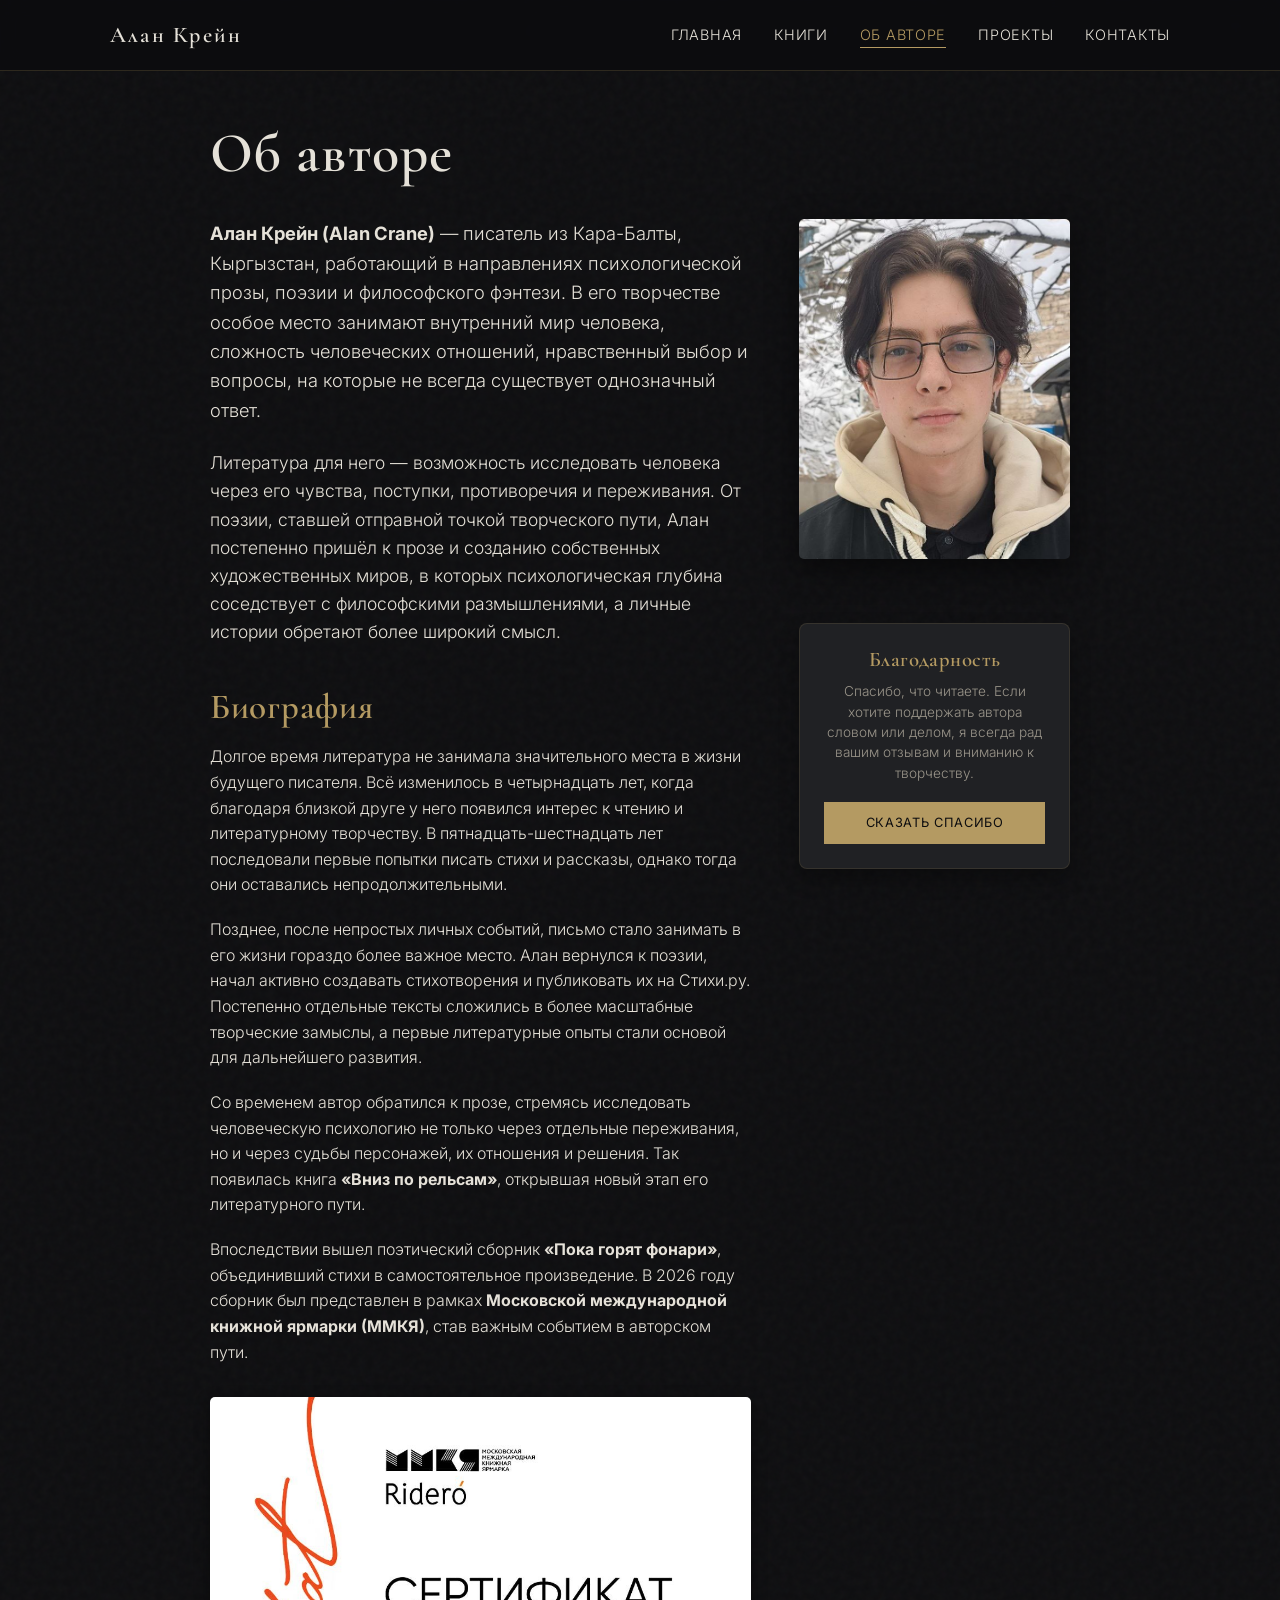
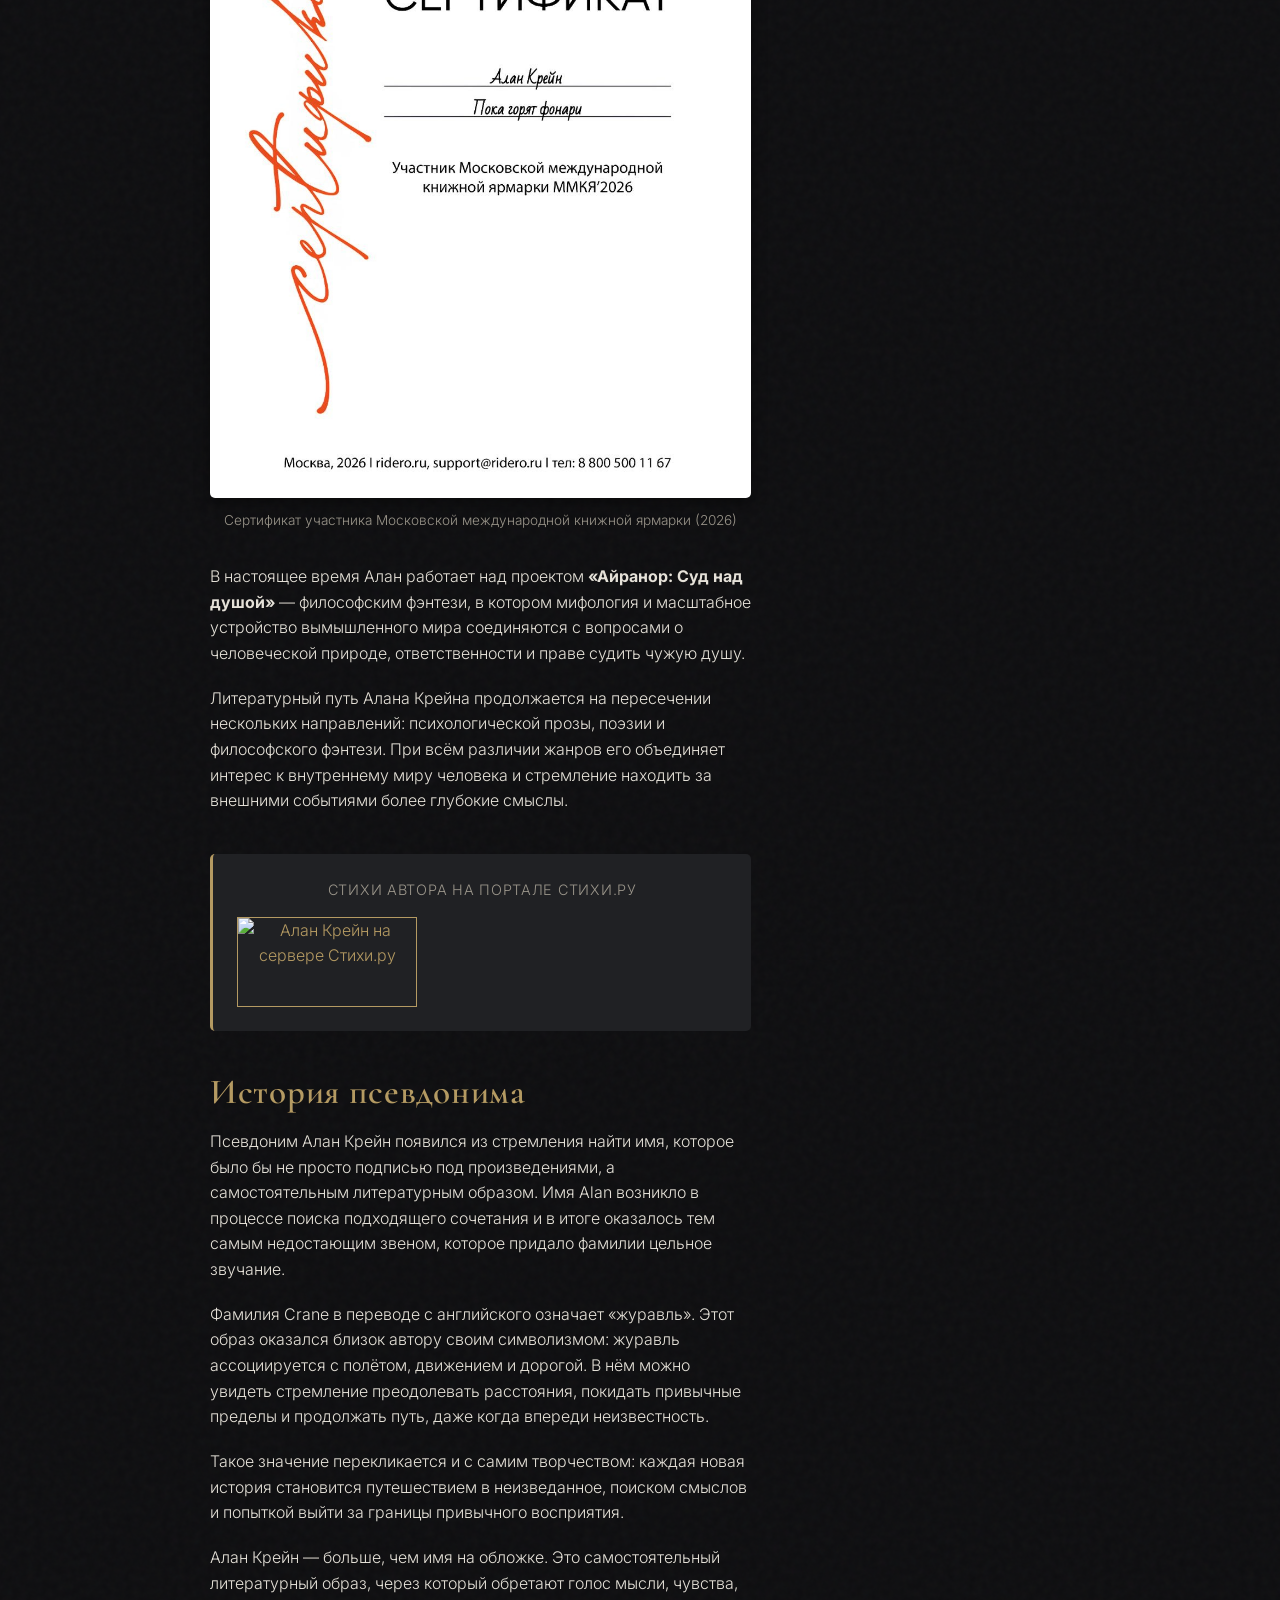
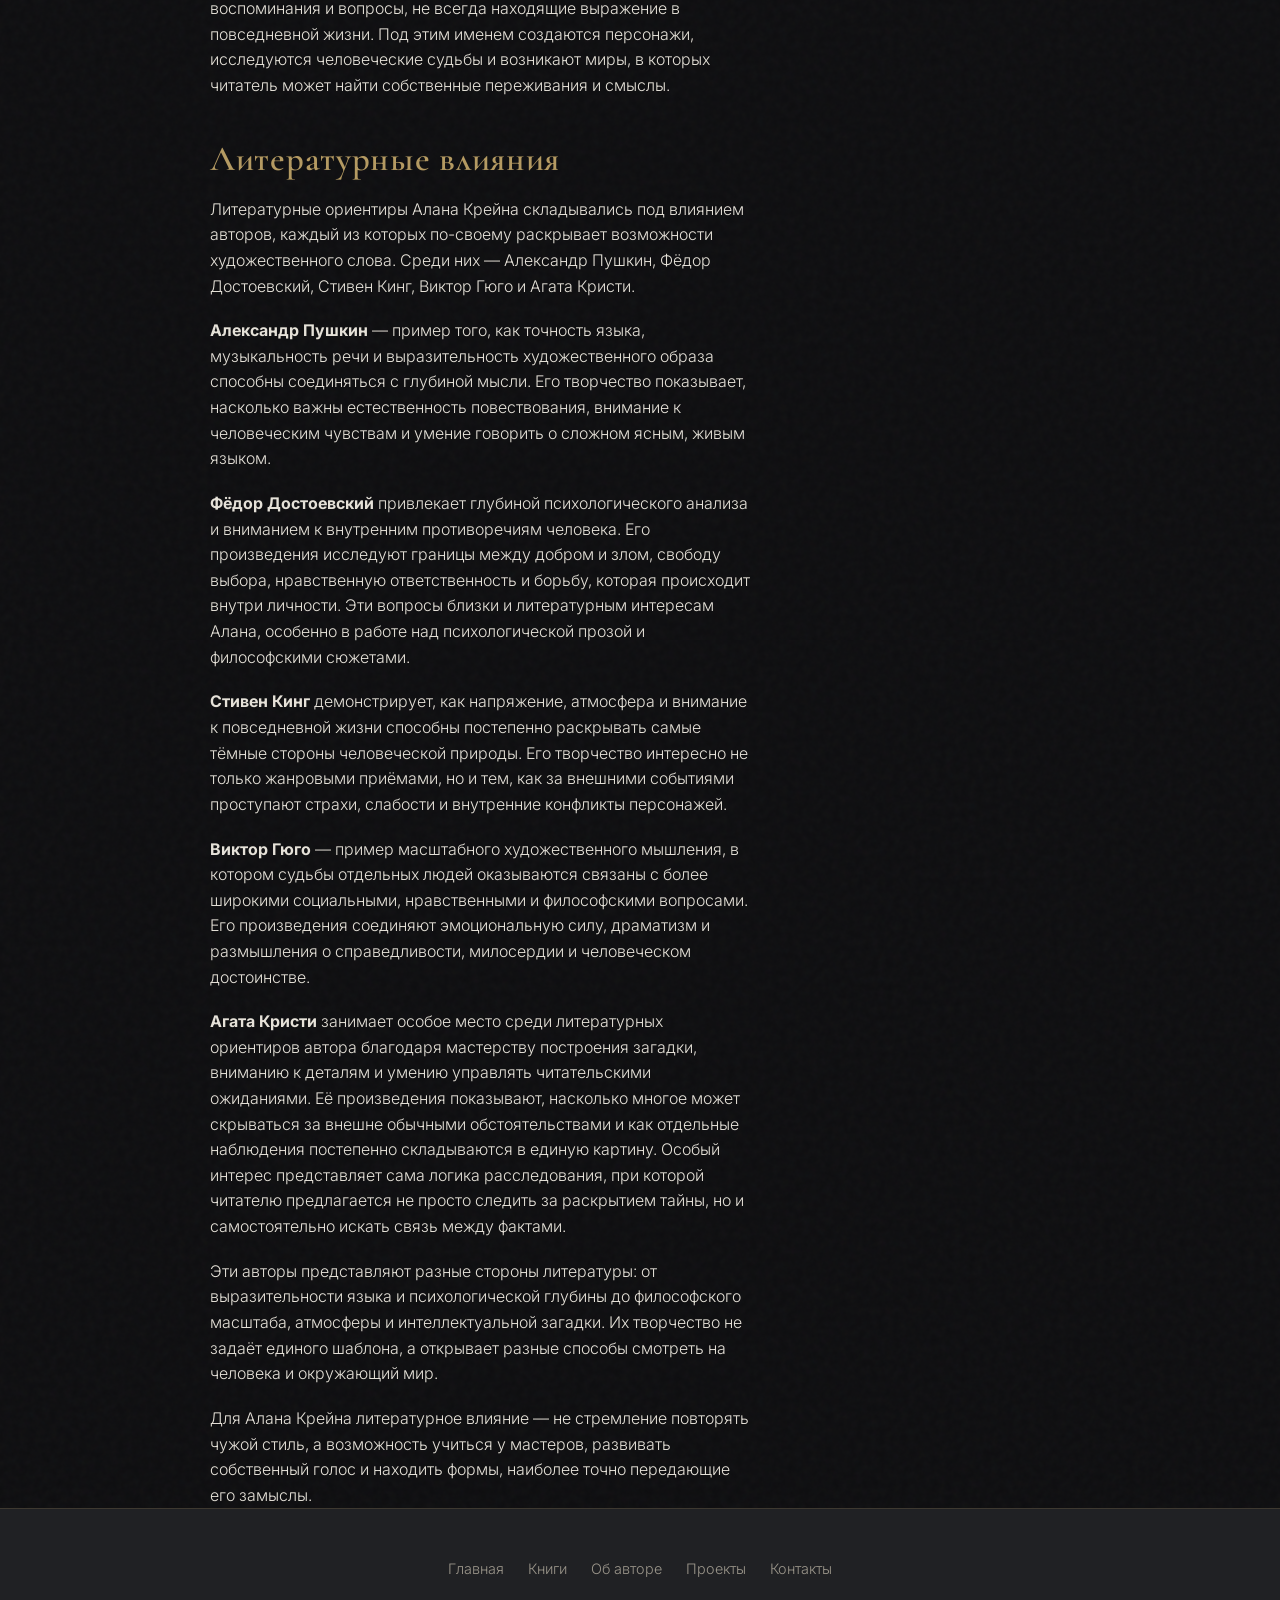
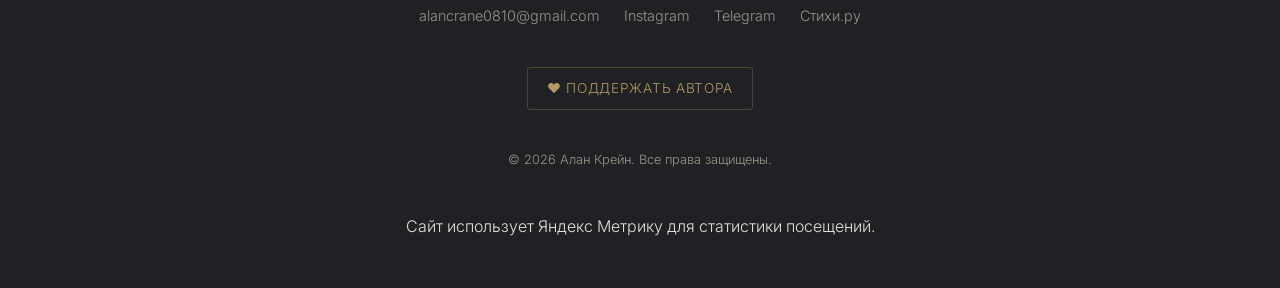
==== commit 28c4eb83: "Добавлено уведомление о Метрике и отключен Вебвизор" ====
--- a/about.html
+++ b/about.html
@@ -19,7 +19,7 @@
             k=e.createElement(t),a=e.getElementsByTagName(t)[0],k.async=1,k.src=r,a.parentNode.insertBefore(k,a)
         })(window, document,'script','https://mc.yandex.ru/metrika/tag.js?id=113776658', 'ym');
 
-        ym(113776658, 'init', {ssr:true, webvisor:true, clickmap:true, ecommerce:"dataLayer", referrer: document.referrer, url: location.href, accurateTrackBounce:true, trackLinks:true});
+        ym(113776658, 'init', {ssr:true, webvisor:false, clickmap:true, ecommerce:"dataLayer", referrer: document.referrer, url: location.href, accurateTrackBounce:true, trackLinks:true});
     </script>
     <noscript><div><img src="https://mc.yandex.ru/watch/113776658" style="position:absolute; left:-9999px;" alt="" /></div></noscript>
     <!-- /Yandex.Metrika counter -->
@@ -48,8 +48,6 @@
             <h1>Об авторе</h1>
             
             <div style="display: flex; gap: 3rem; flex-wrap: wrap; margin-top: 2rem;">
-                
-                <!-- ЛЕВАЯ КОЛОНКА (ТЕКСТ) -->
                 <div style="flex: 2; min-width: 300px;">
                     <p style="font-size: 1.15rem; margin-bottom: 1.5rem; color: var(--text-light);"><strong>Алан Крейн (Alan Crane)</strong> — писатель из Кара-Балты, Кыргызстан, работающий в направлениях психологической прозы, поэзии и философского фэнтези. В его творчестве особое место занимают внутренний мир человека, сложность человеческих отношений, нравственный выбор и вопросы, на которые не всегда существует однозначный ответ.</p>
                     
@@ -95,18 +93,15 @@
                     <p>Для Алана Крейна литературное влияние — не стремление повторять чужой стиль, а возможность учиться у мастеров, развивать собственный голос и находить формы, наиболее точно передающие его замыслы.</p>
                 </div>
                 
-                <!-- ПРАВАЯ КОЛОНКА (ПОРТРЕТ И БЛОК ПОДДЕРЖКИ) -->
                 <div style="flex: 1; min-width: 250px; display: flex; flex-direction: column; align-items: center;">
                     <img src="images/portrait.jpg" alt="Портрет писателя Алана Крейна" class="portrait-img" style="width: 100%; height: auto; border-radius: 5px; box-shadow: 0 10px 30px rgba(0,0,0,0.5); margin-bottom: 2rem;">
                     
-                    <!-- НОВЫЙ БЛОК ПОДДЕРЖКИ (КОМПАКТНЫЙ, БЕЗ ПРОСЬБ О ДЕНЬГАХ) -->
                     <div class="support-card">
                         <h3>Благодарность</h3>
                         <p>Спасибо, что читаете. Если хотите поддержать автора словом или делом, я всегда рад вашим отзывам и вниманию к творчеству.</p>
                         <a href="https://www.donationalerts.com/r/alan_crane" target="_blank" rel="noopener noreferrer" class="btn">Сказать спасибо</a>
                     </div>
                 </div>
-
             </div>
         </section>
     </main>
@@ -130,6 +125,7 @@
                 <a href="https://www.donationalerts.com/r/alan_crane" target="_blank" rel="noopener noreferrer" class="footer-support-link">❤ Поддержать автора</a>
             </div>
             <p class="copyright">&copy; 2026 Алан Крейн. Все права защищены.</p>
+            <p class="metrika-notice">Сайт использует Яндекс Метрику для статистики посещений.</p>
         </div>
     </footer>
     <script src="js/menu.js"></script>
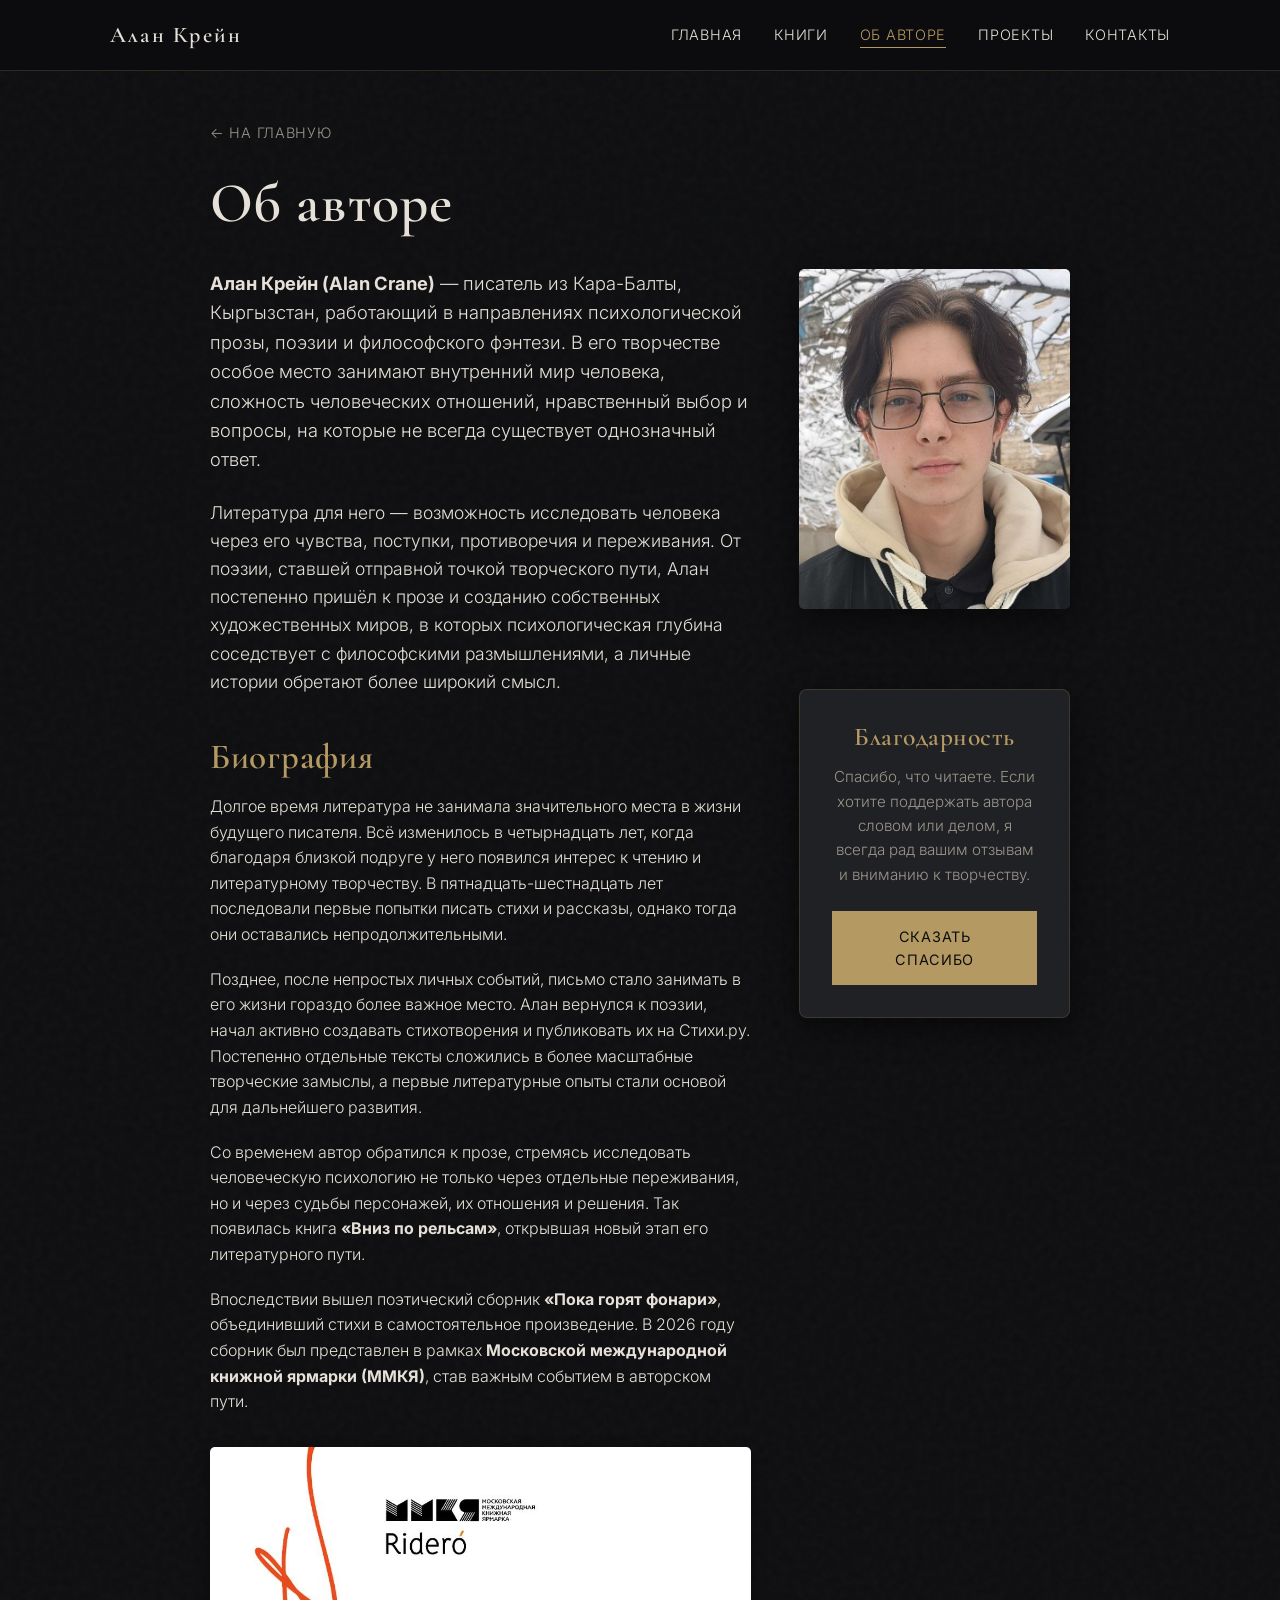
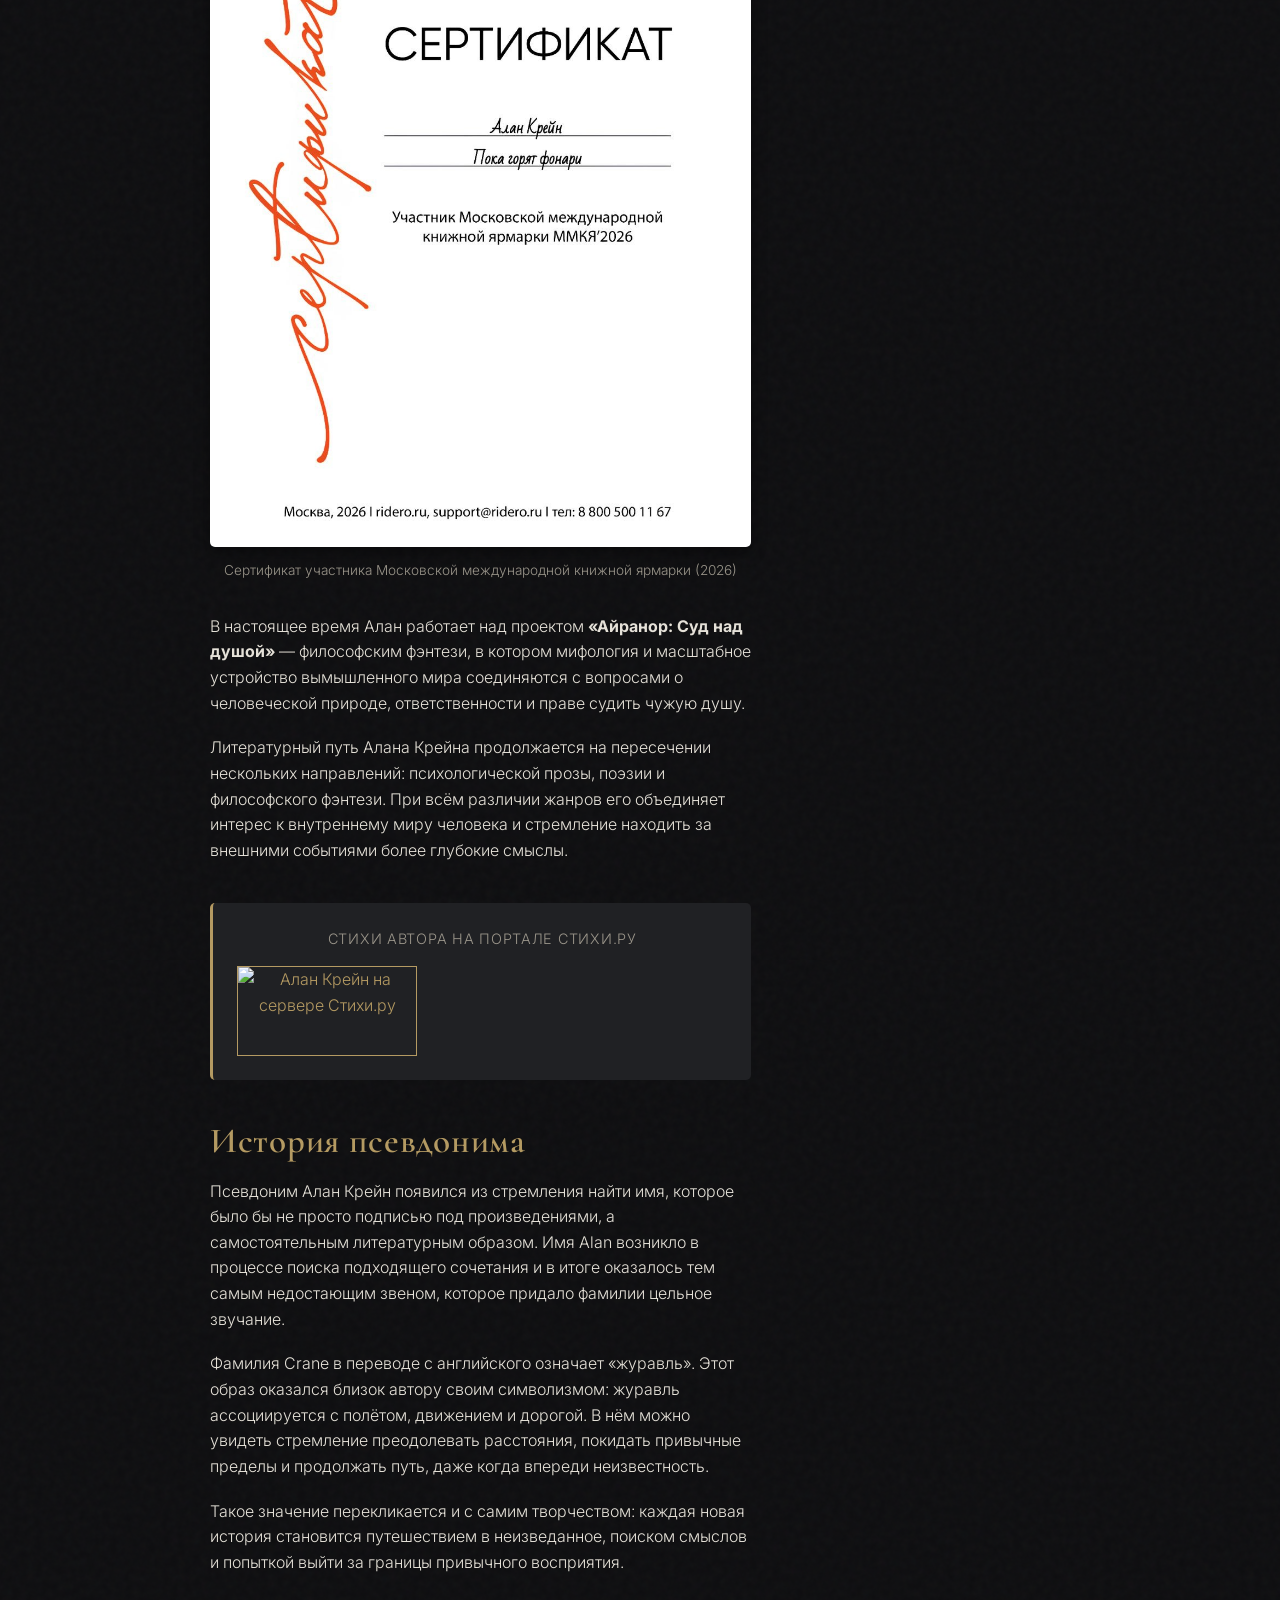
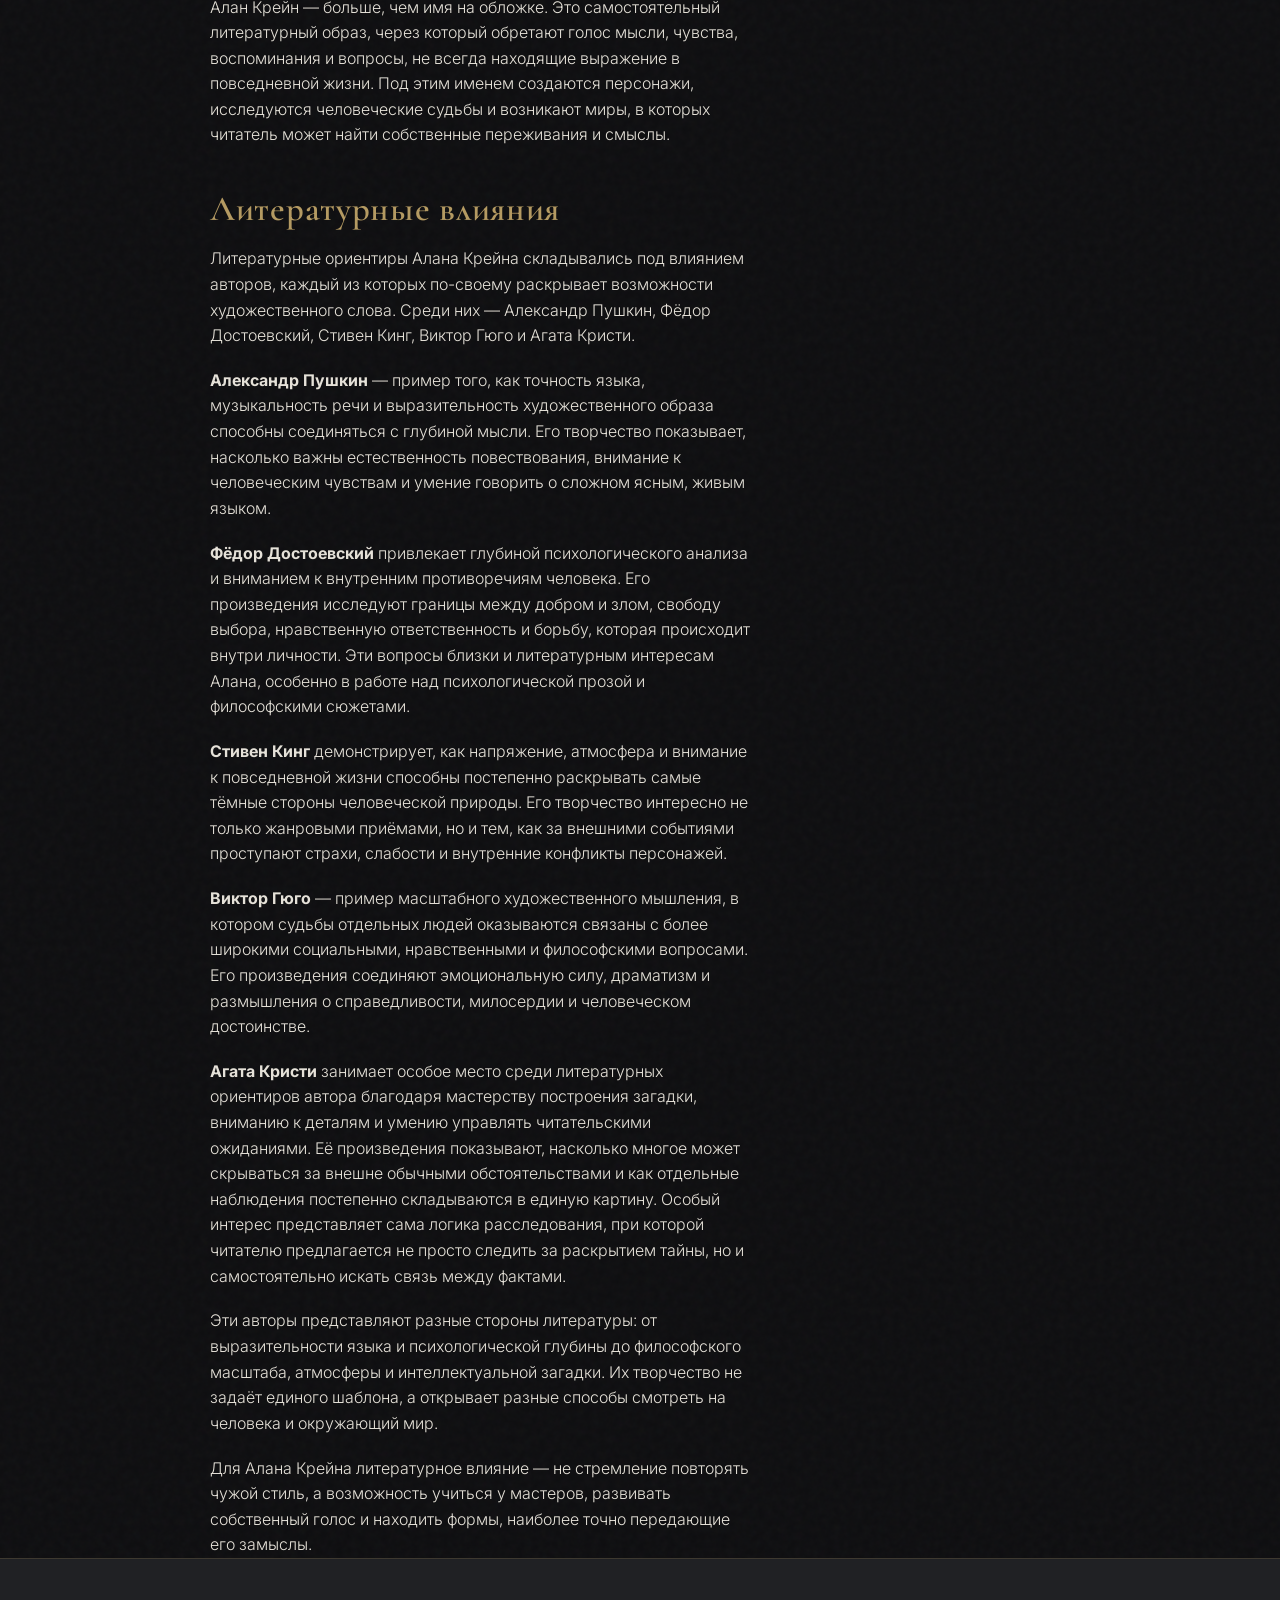
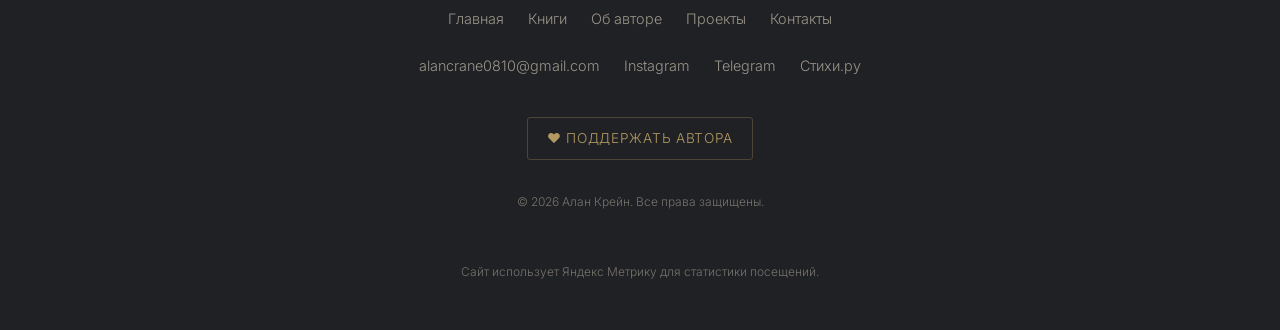
==== commit 43e7b656: "Добавлены кнопки назад и изменен порядок блоков на главной" ====
--- a/about.html
+++ b/about.html
@@ -45,6 +45,14 @@
 
     <main>
         <section class="container" style="padding-top: 120px; max-width: 900px;">
+            
+            <!-- КНОПКА НАЗАД -->
+            <div style="margin-bottom: 1.5rem;">
+                <a href="index.html" style="color: var(--text-muted); font-family: var(--font-sans); font-size: 0.9rem; text-transform: uppercase; letter-spacing: 0.05em; text-decoration: none; transition: color 0.3s;" onmouseover="this.style.color='var(--gold)'" onmouseout="this.style.color='var(--text-muted)'">
+                    ← На главную
+                </a>
+            </div>
+
             <h1>Об авторе</h1>
             
             <div style="display: flex; gap: 3rem; flex-wrap: wrap; margin-top: 2rem;">
@@ -54,7 +62,7 @@
                     <p style="font-size: 1.1rem; margin-bottom: 1.5rem;">Литература для него — возможность исследовать человека через его чувства, поступки, противоречия и переживания. От поэзии, ставшей отправной точкой творческого пути, Алан постепенно пришёл к прозе и созданию собственных художественных миров, в которых психологическая глубина соседствует с философскими размышлениями, а личные истории обретают более широкий смысл.</p>
 
                     <h2 style="margin-top: 2.5rem;">Биография</h2>
-                    <p>Долгое время литература не занимала значительного места в жизни будущего писателя. Всё изменилось в четырнадцать лет, когда благодаря близкой друге у него появился интерес к чтению и литературному творчеству. В пятнадцать-шестнадцать лет последовали первые попытки писать стихи и рассказы, однако тогда они оставались непродолжительными.</p>
+                    <p>Долгое время литература не занимала значительного места в жизни будущего писателя. Всё изменилось в четырнадцать лет, когда благодаря близкой подруге у него появился интерес к чтению и литературному творчеству. В пятнадцать-шестнадцать лет последовали первые попытки писать стихи и рассказы, однако тогда они оставались непродолжительными.</p>
                     <p>Позднее, после непростых личных событий, письмо стало занимать в его жизни гораздо более важное место. Алан вернулся к поэзии, начал активно создавать стихотворения и публиковать их на Стихи.ру. Постепенно отдельные тексты сложились в более масштабные творческие замыслы, а первые литературные опыты стали основой для дальнейшего развития.</p>
                     <p>Со временем автор обратился к прозе, стремясь исследовать человеческую психологию не только через отдельные переживания, но и через судьбы персонажей, их отношения и решения. Так появилась книга <strong>«Вниз по рельсам»</strong>, открывшая новый этап его литературного пути.</p>
                     <p>Впоследствии вышел поэтический сборник <strong>«Пока горят фонари»</strong>, объединивший стихи в самостоятельное произведение. В 2026 году сборник был представлен в рамках <strong>Московской международной книжной ярмарки (ММКЯ)</strong>, став важным событием в авторском пути.</p>
--- a/css/style.css
+++ b/css/style.css
@@ -317,12 +317,18 @@
 }
 .footer-nav a:hover, .footer-contacts a:hover { color: var(--gold); }
 
-.copyright {
-    color: var(--text-muted);
-    font-size: 0.8rem;
-    margin-top: 1rem;
-}
-
+/* ================= СТИЛИ ДЛЯ ТЕКСТА ВНИЗУ (КОПИРАЙТ И МЕТРИКА) ================= */
+.copyright, .metrika-notice {
+    color: var(--text-muted) !important; 
+    font-size: 0.75rem !important;       
+    opacity: 0.7;
+    margin-top: 0.5rem;
+    font-family: var(--font-sans);
+    font-weight: 300;
+    display: block;
+}
+
+/* ================= КНОПКА ДОНАТА ================= */
 .footer-support-link {
     display: inline-flex;
     align-items: center;
@@ -343,37 +349,18 @@
     color: var(--text-light);
 }
 
-/* ================= НОВАЯ КОМПАКТНАЯ КАРТОЧКА ДОНАТА ================= */
+/* ================= КАРТОЧКА ДОНАТА ================= */
 .support-card {
     background: var(--graphite);
-    border: 1px solid rgba(180, 154, 98, 0.15); /* Тонкая рамка */
+    border: 1px solid rgba(180, 154, 98, 0.2);
     border-radius: 8px;
-    padding: 1.5rem; /* Уменьшили отступы внутри */
-    margin-top: 2rem;
+    padding: 2rem;
+    margin-top: 3rem;
     text-align: center;
-    box-shadow: 0 10px 20px rgba(0, 0, 0, 0.3);
-}
-
-.support-card h3 { 
-    color: var(--gold); 
-    font-family: var(--font-serif); 
-    font-size: 1.3rem; /* Уменьшили шрифт */
-    margin-bottom: 0.5rem; 
-}
-
-.support-card p { 
-    color: var(--text-muted); 
-    margin-bottom: 1.2rem; 
-    font-size: 0.85rem; /* Уменьшили шрифт */
-    line-height: 1.5;
-}
-
-/* Кнопка в карточке делаем компактной */
-.support-card .btn {
-    padding: 0.6rem 1rem;
-    font-size: 0.8rem;
-    width: 100%; /* Кнопка на всю ширину карточки */
-}
+    box-shadow: 0 10px 30px rgba(0, 0, 0, 0.5);
+}
+.support-card h3 { color: var(--gold); font-family: var(--font-serif); font-size: 1.6rem; margin-bottom: 0.8rem; }
+.support-card p { color: var(--text-muted); margin-bottom: 1.5rem; font-size: 0.95rem; line-height: 1.6; max-width: 500px; margin-left: auto; margin-right: auto; }
 
 /* ================= ВИДЕОПРОМО ================= */
 .video-promo-container {
@@ -508,4 +495,11 @@
         transition-duration: 0.01ms !important;
         scroll-behavior: auto !important;
     }
+}
+
+/* ================= ВИДЖЕТ RIDERO ================= */
+@media (max-width: 768px) {
+    .ridero-widget {
+        height: 500px !important; /* Уменьшаем высоту для телефонов */
+    }
 }
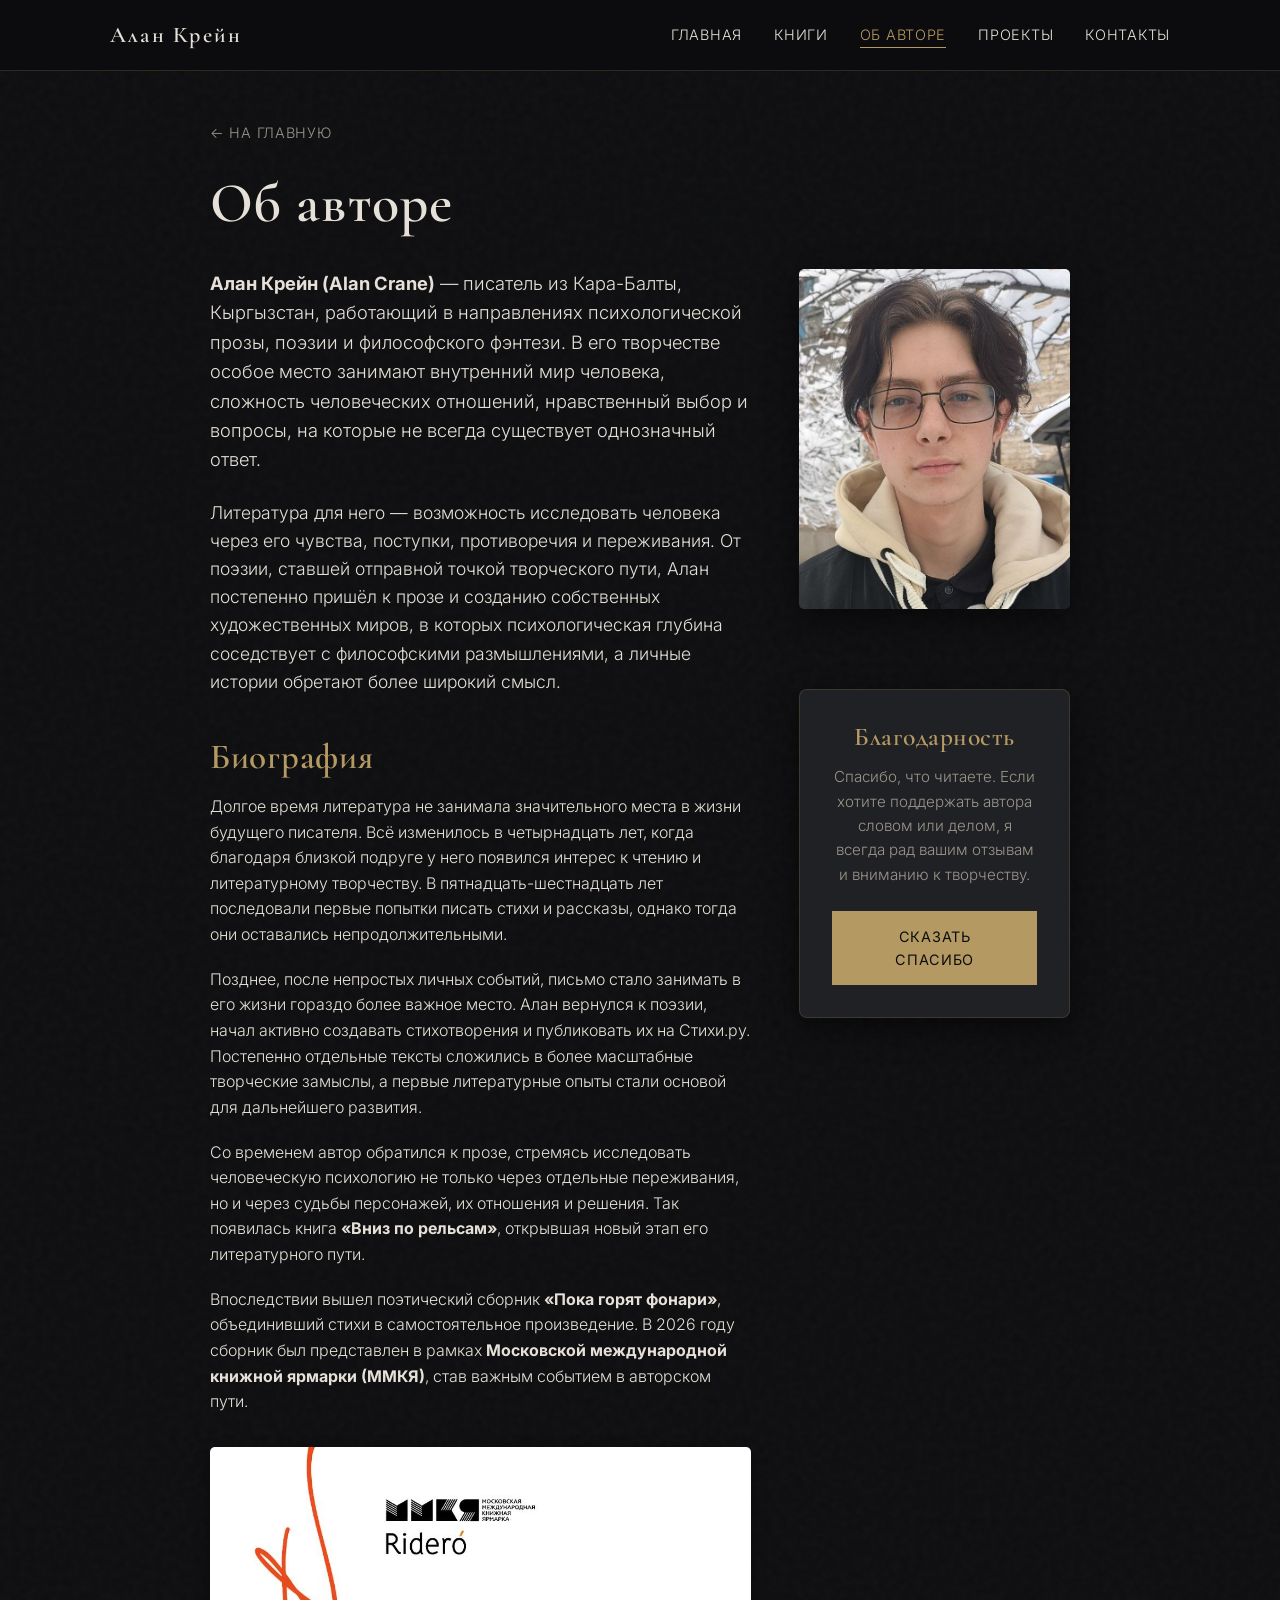
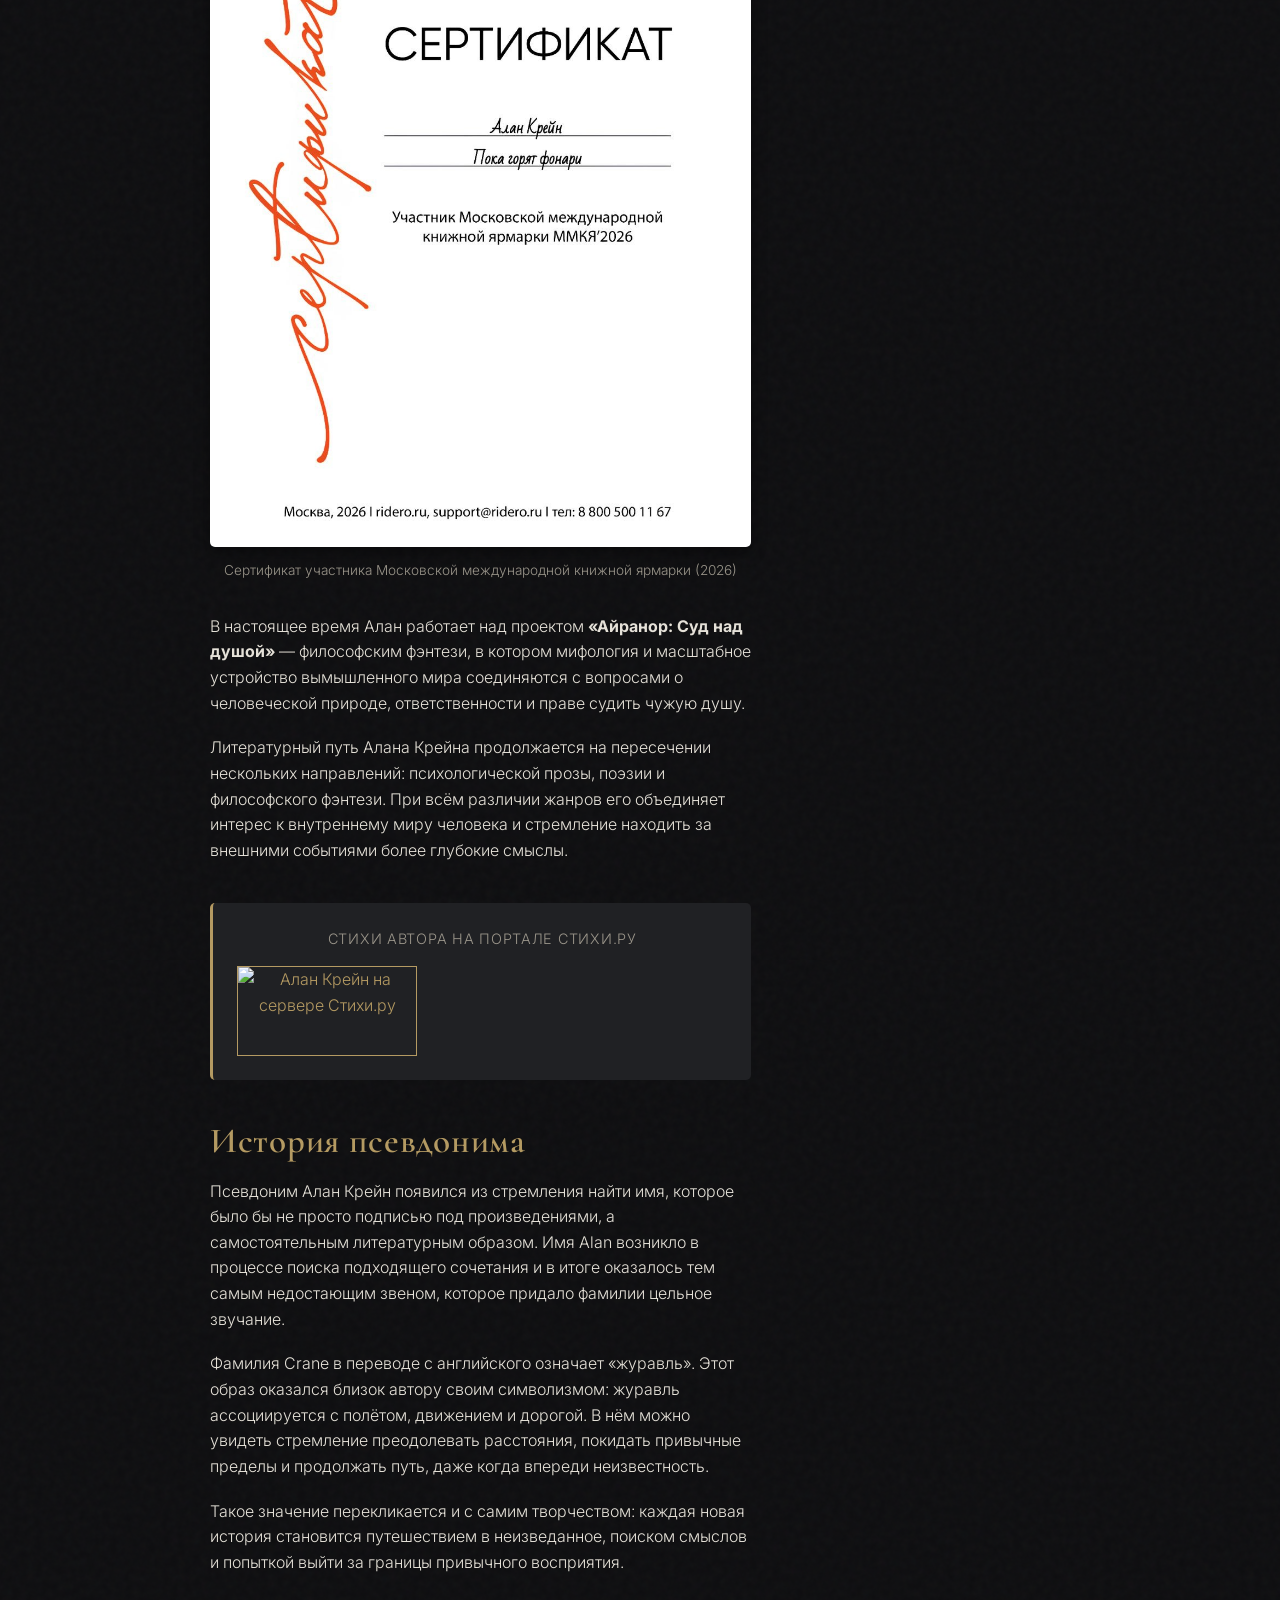
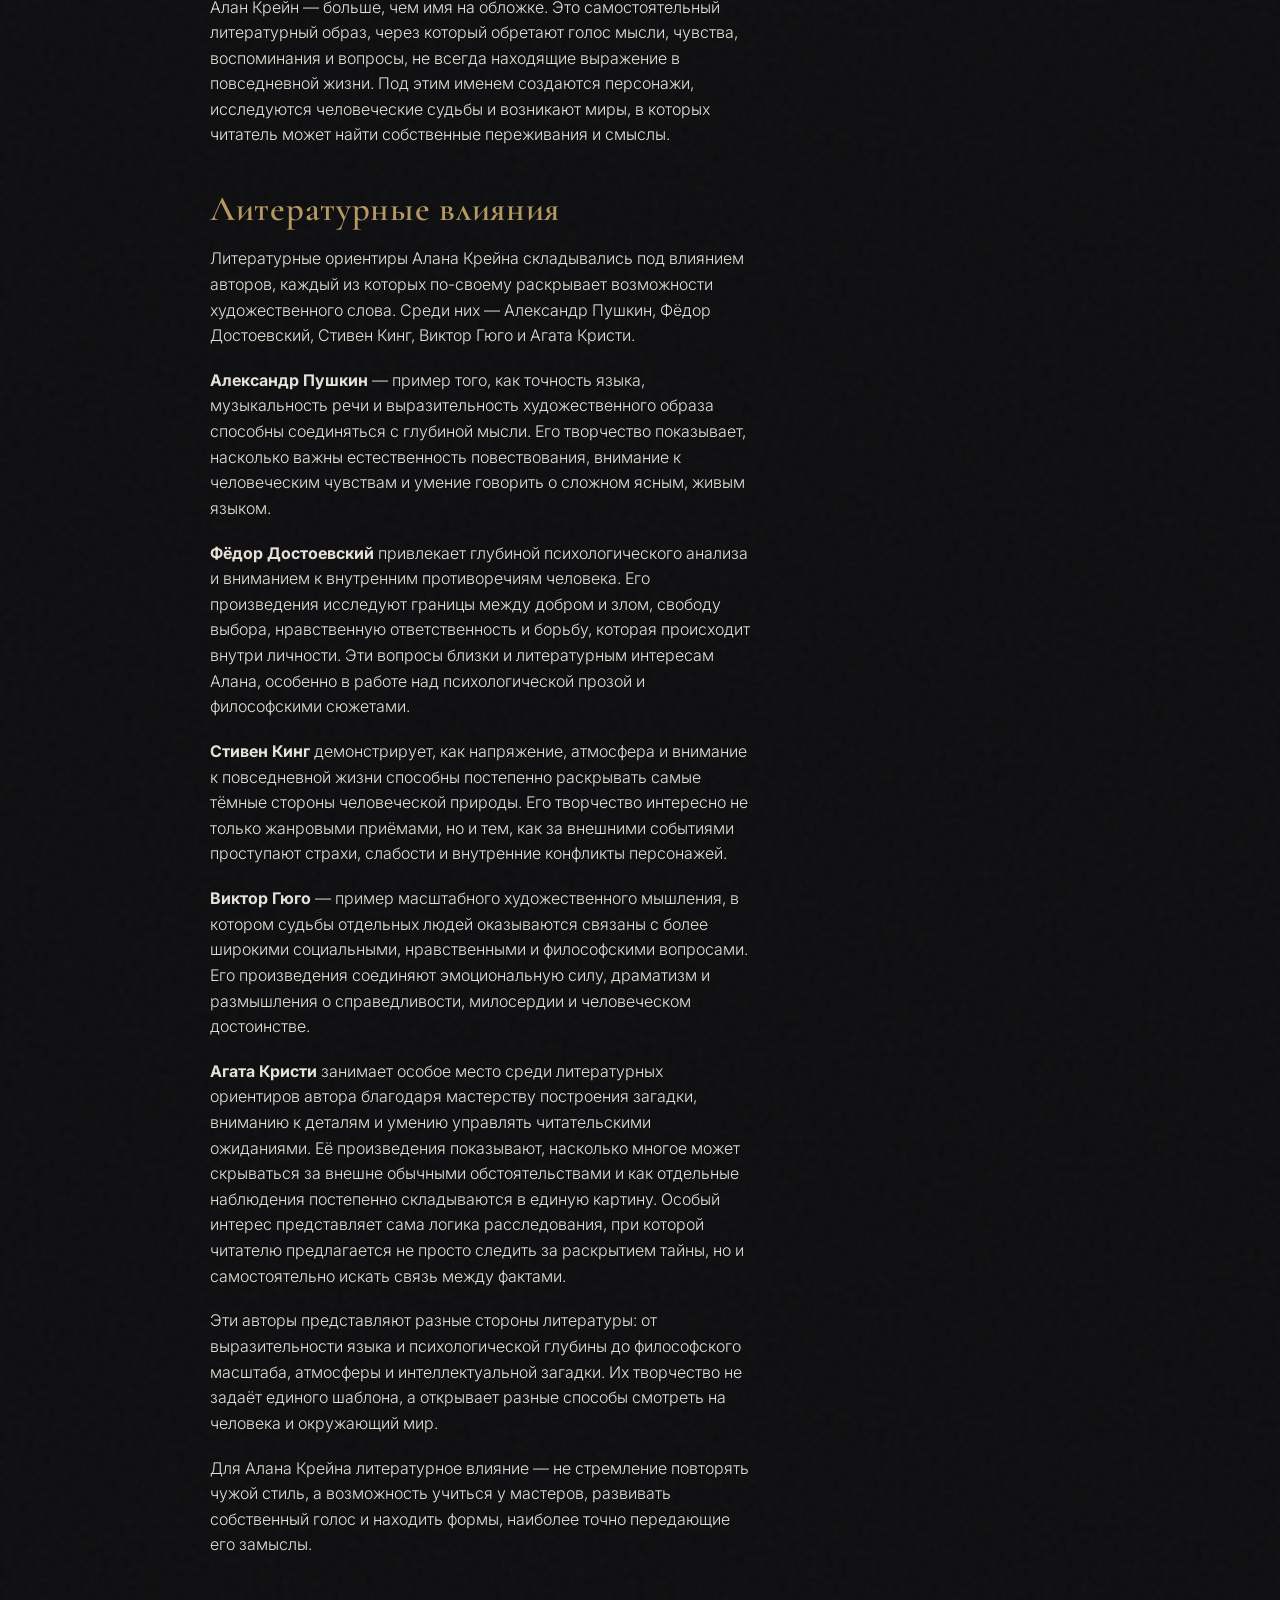
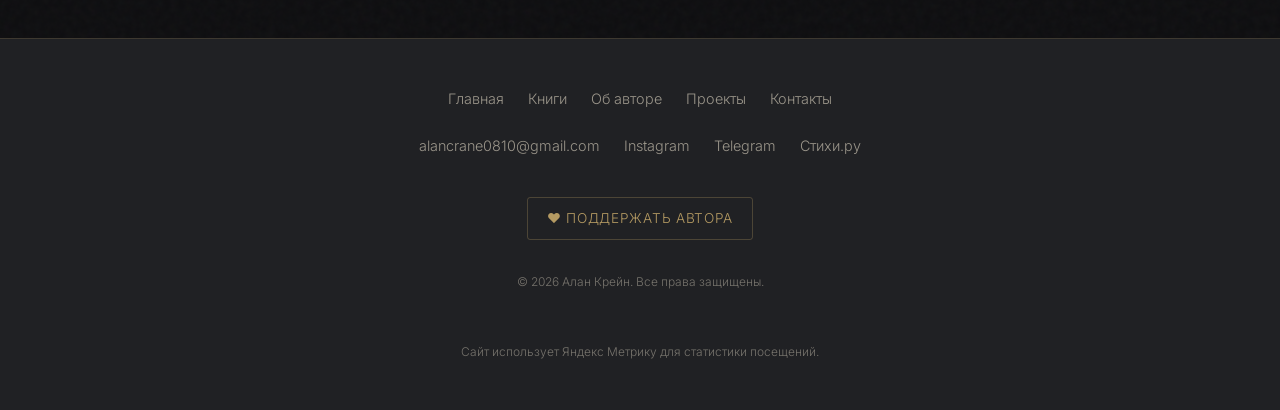
==== commit 1f037928: "Исправлена ошибка в биографии (подруге)" ====
--- a/about.html
+++ b/about.html
@@ -5,6 +5,7 @@
     <meta name="viewport" content="width=device-width, initial-scale=1.0">
     <title>Об авторе — Алан Крейн</title>
     <meta name="description" content="Биография писателя Алана Крейна, история псевдонима, литературные влияния и творческий путь.">
+    <link rel="icon" type="image/png" href="images/favicon.png">
     <link rel="preconnect" href="https://fonts.googleapis.com">
     <link rel="preconnect" href="https://fonts.gstatic.com" crossorigin>
     <link href="https://fonts.googleapis.com/css2?family=Cormorant+Garamond:wght@400;600&family=Inter:wght@300;400&display=swap" rel="stylesheet">
@@ -44,8 +45,7 @@
     </header>
 
     <main>
-        <section class="container" style="padding-top: 120px; max-width: 900px;">
-            
+        <section class="container" style="padding-top: 120px; max-width: 900px; padding-bottom: 5rem;">
             <!-- КНОПКА НАЗАД -->
             <div style="margin-bottom: 1.5rem;">
                 <a href="index.html" style="color: var(--text-muted); font-family: var(--font-sans); font-size: 0.9rem; text-transform: uppercase; letter-spacing: 0.05em; text-decoration: none; transition: color 0.3s;" onmouseover="this.style.color='var(--gold)'" onmouseout="this.style.color='var(--text-muted)'">
--- a/css/style.css
+++ b/css/style.css
@@ -28,6 +28,11 @@
 
 a { color: var(--gold); text-decoration: none; transition: color 0.3s; }
 a:hover, a:focus { color: var(--text-light); outline: none; }
+
+/* ФАВИКОН (принудительно круглая иконка, если картинка квадратная) */
+link[rel="icon"] {
+    border-radius: 50% !important;
+}
 
 /* ================= ТИПОГРАФИКА ================= */
 h1, h2, h3, h4 {
@@ -317,10 +322,10 @@
 }
 .footer-nav a:hover, .footer-contacts a:hover { color: var(--gold); }
 
-/* ================= СТИЛИ ДЛЯ ТЕКСТА ВНИЗУ (КОПИРАЙТ И МЕТРИКА) ================= */
+/* СТИЛИ ДЛЯ ТЕКСТА ВНИЗУ (КОПИРАЙТ И МЕТРИКА) */
 .copyright, .metrika-notice {
-    color: var(--text-muted) !important; 
-    font-size: 0.75rem !important;       
+    color: var(--text-muted) !important;
+    font-size: 0.75rem !important;
     opacity: 0.7;
     margin-top: 0.5rem;
     font-family: var(--font-sans);
@@ -437,6 +442,35 @@
     font-size: 0.85rem;
     color: var(--text-muted);
     margin-top: 0.3rem;
+}
+
+/* ================= БЛОК БЕСПЛАТНОГО ФРАГМЕНТА ================= */
+.fragment-banner {
+    background: linear-gradient(145deg, var(--graphite) 0%, var(--coal) 100%);
+    border: 1px solid rgba(180, 154, 98, 0.2);
+    border-radius: 8px;
+    padding: 1.5rem 2rem;
+    margin-top: 2rem;
+    margin-bottom: 3rem;
+    display: flex;
+    justify-content: space-between;
+    align-items: center;
+    flex-wrap: wrap;
+    gap: 1rem;
+    box-shadow: 0 5px 15px rgba(0, 0, 0, 0.3);
+}
+
+.fragment-banner h3 {
+    color: var(--gold);
+    font-family: var(--font-serif);
+    font-size: 1.4rem;
+    margin-bottom: 0.3rem;
+}
+
+.fragment-banner p {
+    color: var(--text-muted);
+    font-size: 0.95rem;
+    margin-bottom: 0;
 }
 
 /* ================= АДАПТИВНОСТЬ ================= */
@@ -484,6 +518,12 @@
     .play-button { width: 60px; height: 60px; }
     .play-button svg { width: 30px; height: 30px; }
     .store-groups { flex-direction: column; gap: 1.5rem; }
+    
+    .fragment-banner {
+        flex-direction: column;
+        text-align: center;
+        padding: 1.5rem;
+    }
 }
 
 /* ================= ДОСТУПНОСТЬ ================= */
@@ -495,11 +535,4 @@
         transition-duration: 0.01ms !important;
         scroll-behavior: auto !important;
     }
-}
-
-/* ================= ВИДЖЕТ RIDERO ================= */
-@media (max-width: 768px) {
-    .ridero-widget {
-        height: 500px !important; /* Уменьшаем высоту для телефонов */
-    }
 }
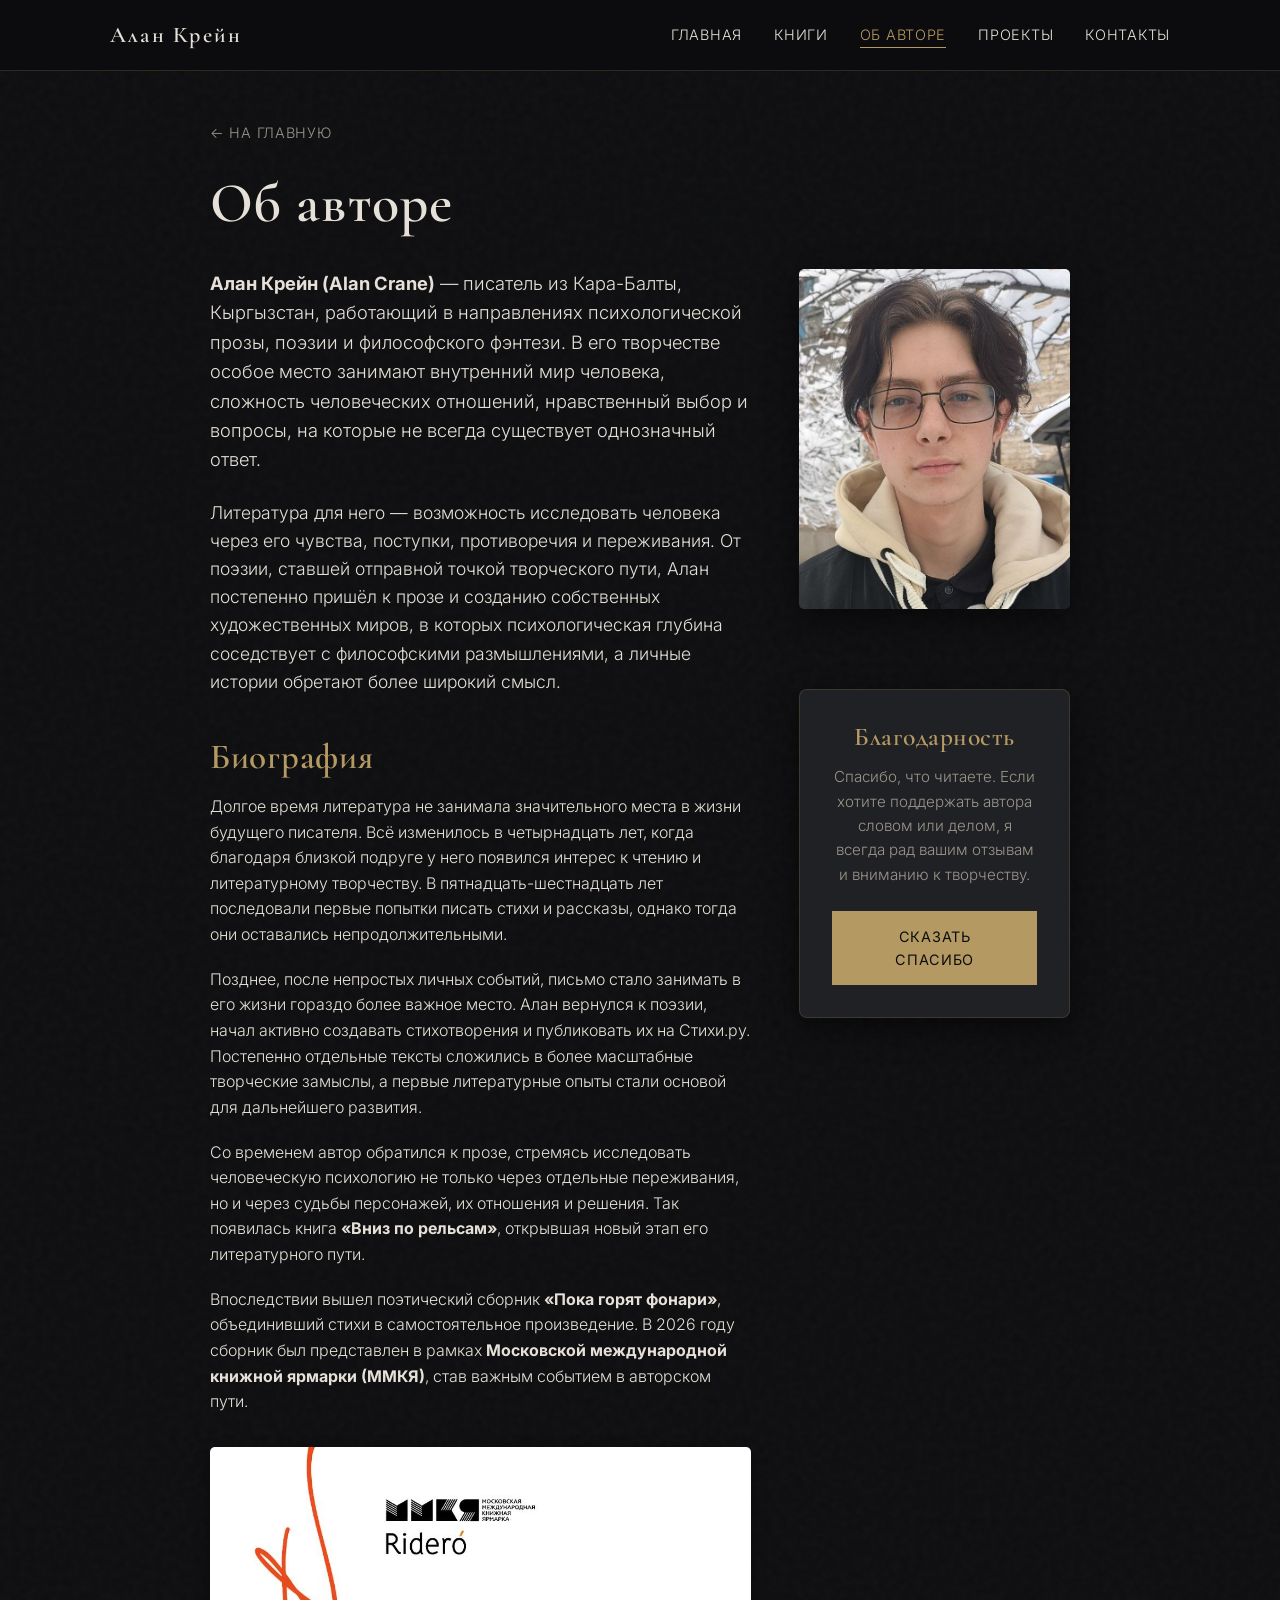
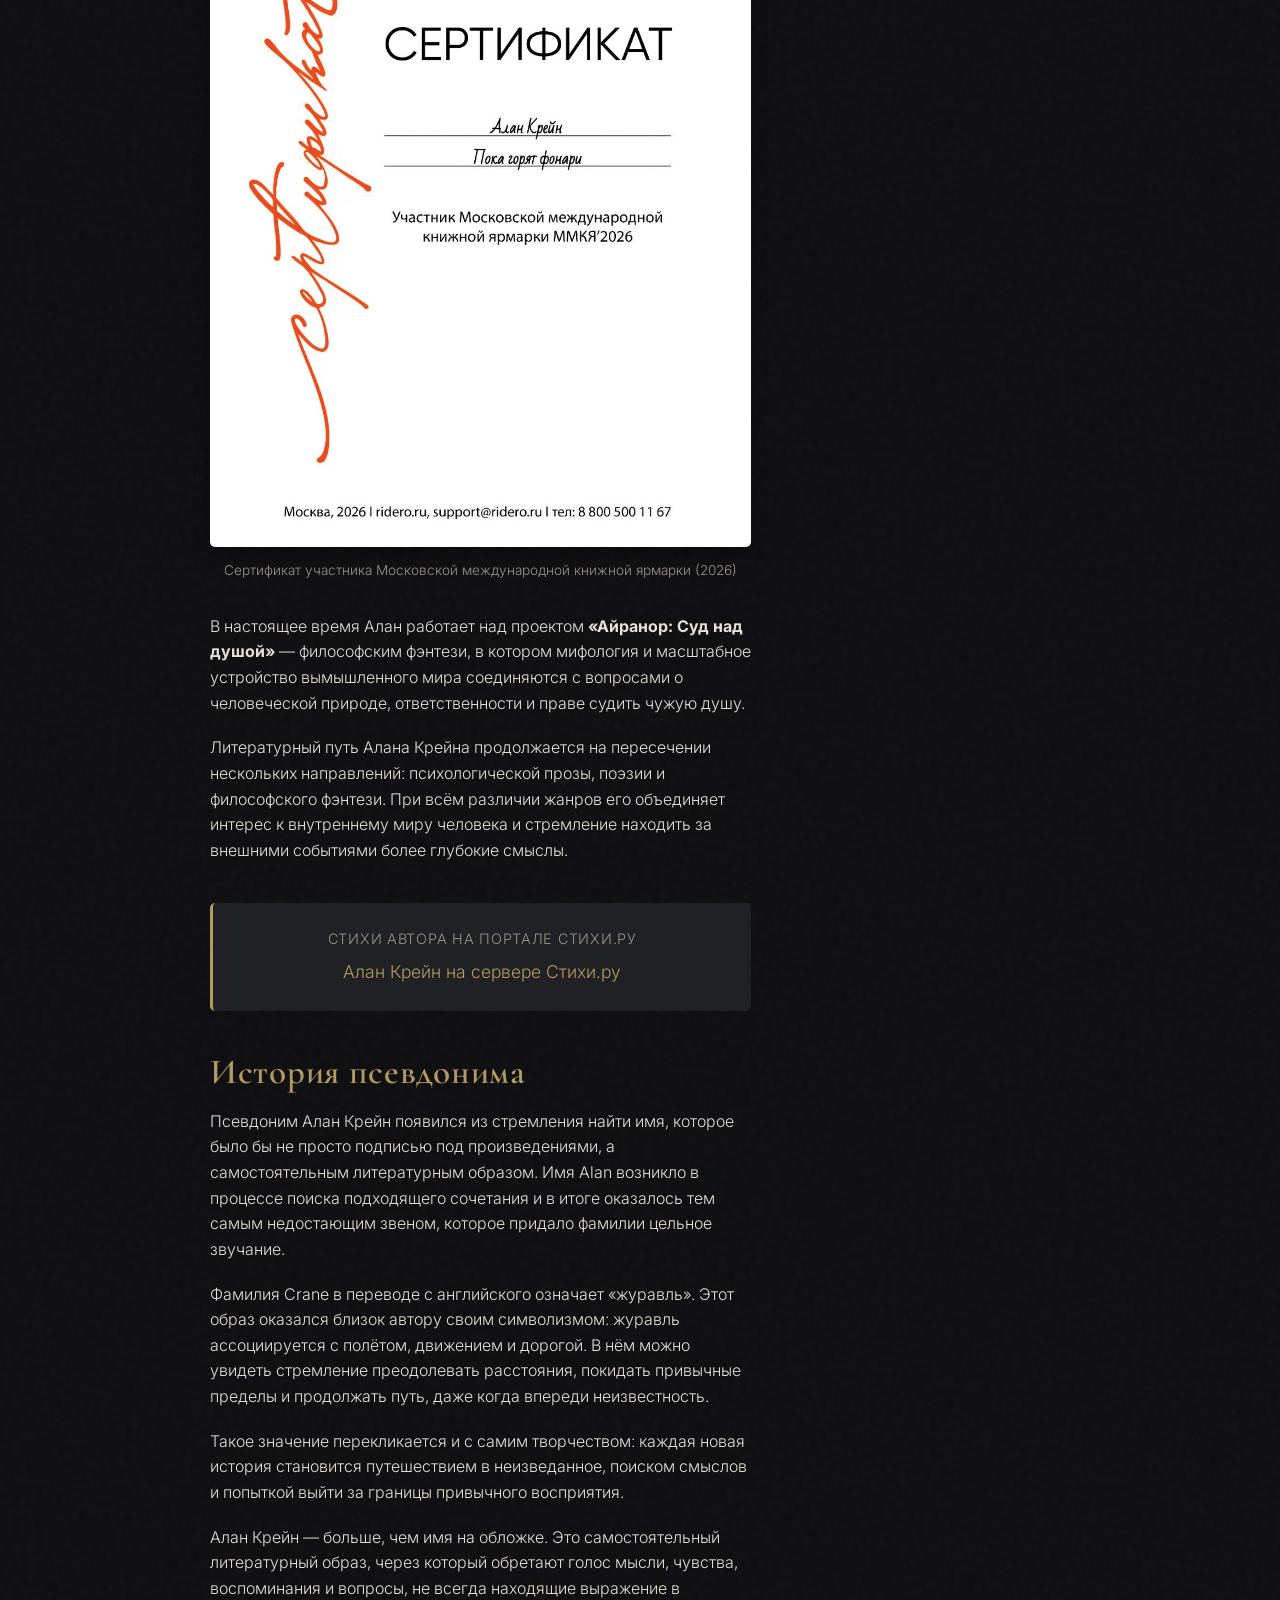
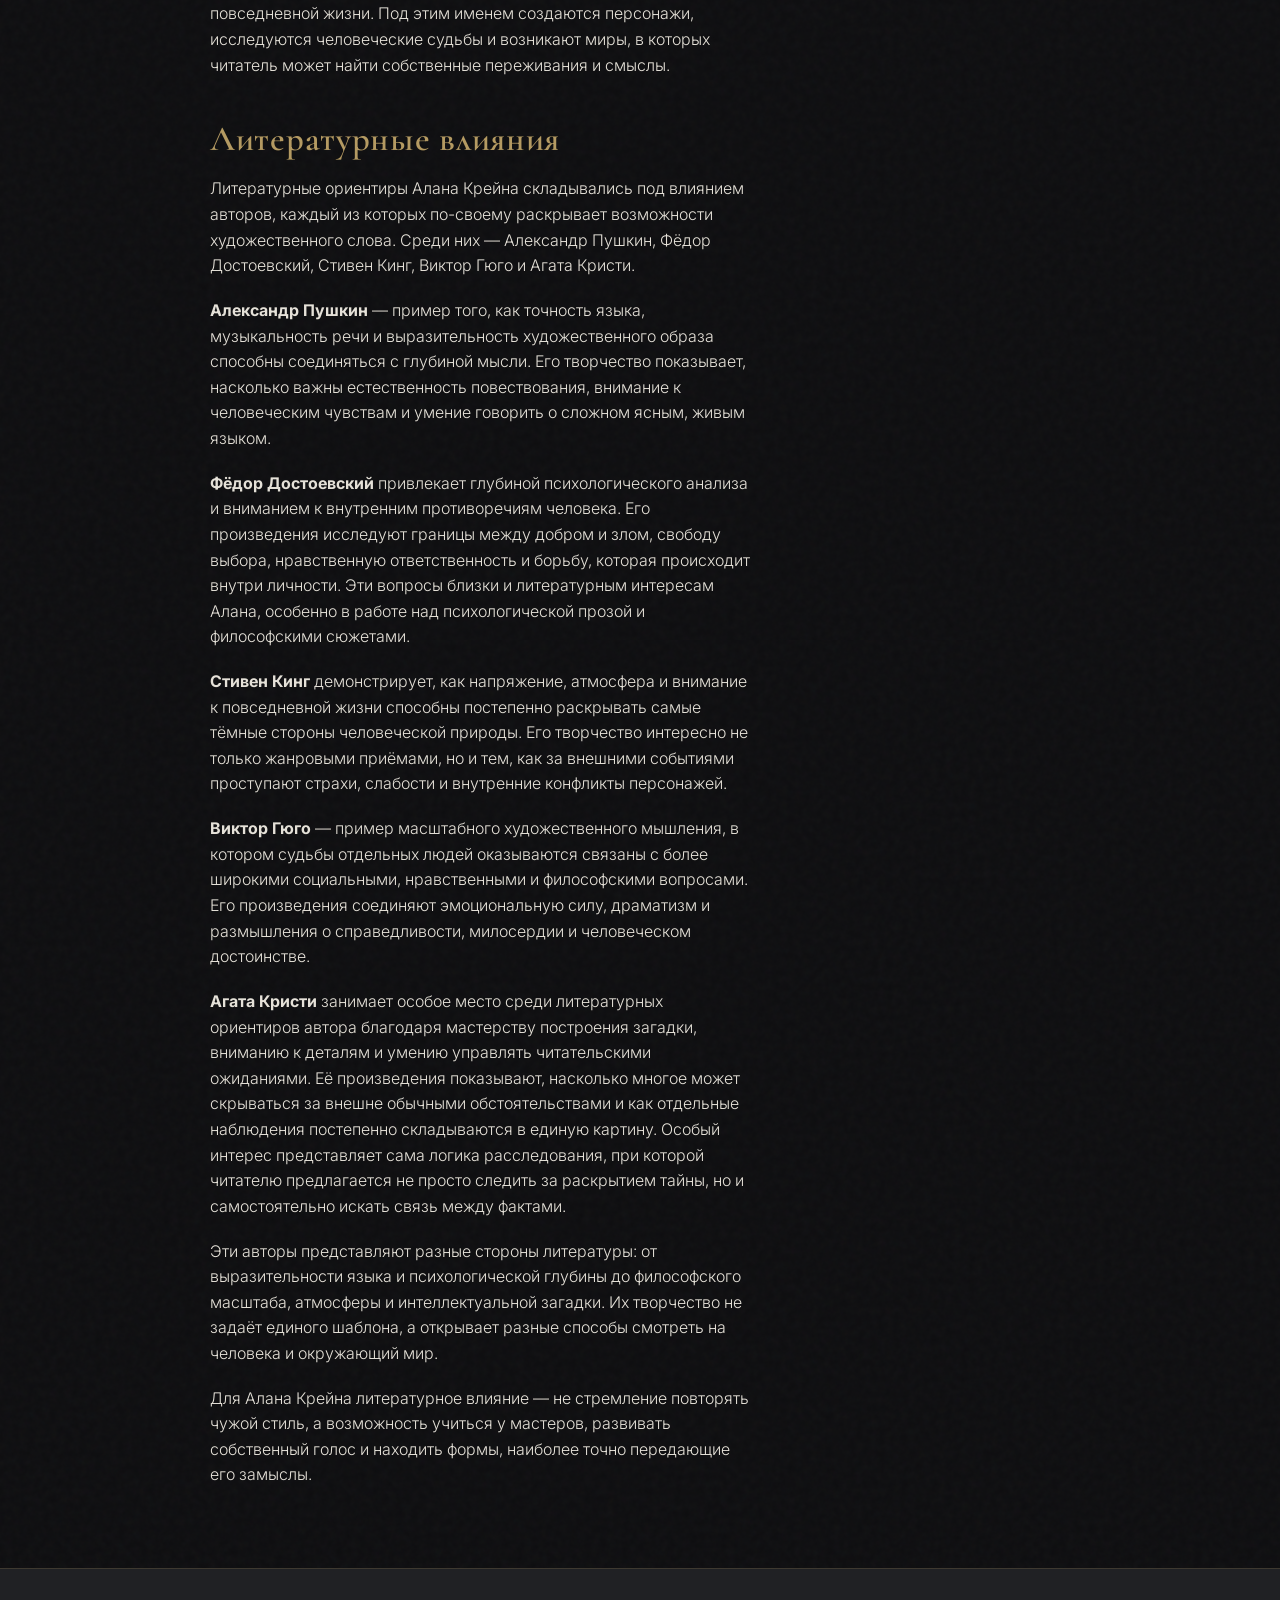
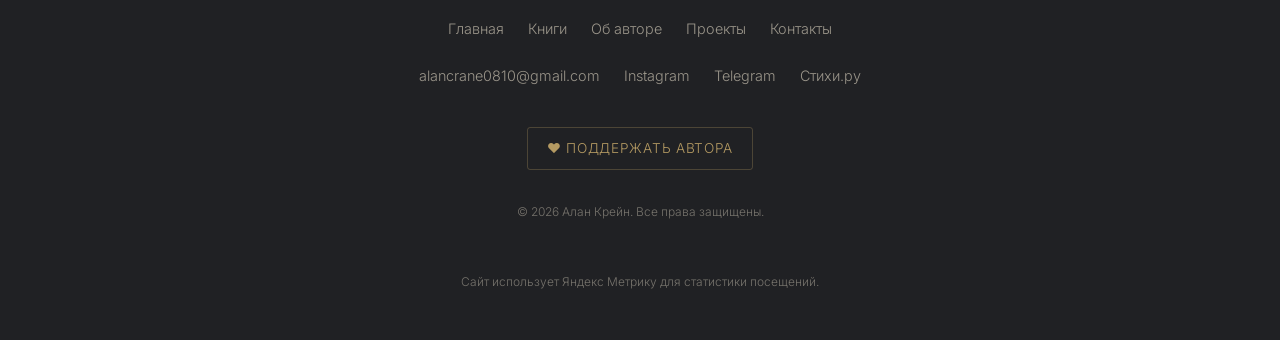
==== commit e9bc8107: "Изменен формат ссылки на Стихи.ру" ====
--- a/about.html
+++ b/about.html
@@ -45,8 +45,7 @@
     </header>
 
     <main>
-        <section class="container" style="padding-top: 120px; max-width: 900px; padding-bottom: 5rem;">
-            <!-- КНОПКА НАЗАД -->
+        <section class="container" style="padding-top: 120px; padding-bottom: 5rem; max-width: 900px;">
             <div style="margin-bottom: 1.5rem;">
                 <a href="index.html" style="color: var(--text-muted); font-family: var(--font-sans); font-size: 0.9rem; text-transform: uppercase; letter-spacing: 0.05em; text-decoration: none; transition: color 0.3s;" onmouseover="this.style.color='var(--gold)'" onmouseout="this.style.color='var(--text-muted)'">
                     ← На главную
@@ -75,11 +74,10 @@
                     <p>В настоящее время Алан работает над проектом <strong>«Айранор: Суд над душой»</strong> — философским фэнтези, в котором мифология и масштабное устройство вымышленного мира соединяются с вопросами о человеческой природе, ответственности и праве судить чужую душу.</p>
                     <p>Литературный путь Алана Крейна продолжается на пересечении нескольких направлений: психологической прозы, поэзии и философского фэнтези. При всём различии жанров его объединяет интерес к внутреннему миру человека и стремление находить за внешними событиями более глубокие смыслы.</p>
 
+                    <!-- СТИХИ.РУ В ВИДЕ ТЕКСТОВОЙ ССЫЛКИ -->
                     <div style="margin: 2.5rem 0; padding: 1.5rem; background-color: var(--graphite); border-left: 3px solid var(--gold); border-radius: 5px; text-align: center;">
-                        <p style="margin-bottom: 1rem; font-size: 0.9rem; color: var(--text-muted); text-transform: uppercase; letter-spacing: 0.05em;">Стихи автора на портале Стихи.ру</p>
-                        <a href="https://stihi.ru/avtor/infinityquill" target="_blank" rel="noopener noreferrer">
-                            <img src="https://stihi.ru/images/author180x90.gif" width="180" height="90" border="1" alt="Алан Крейн на сервере Стихи.ру">
-                        </a>
+                        <p style="margin-bottom: 0.5rem; font-size: 0.9rem; color: var(--text-muted); text-transform: uppercase; letter-spacing: 0.05em;">Стихи автора на портале Стихи.ру</p>
+                        <a href="https://stihi.ru/avtor/infinityquill" target="_blank" rel="noopener noreferrer" style="font-size: 1.1rem;">Алан Крейн на сервере Стихи.ру</a>
                     </div>
 
                     <h2 style="margin-top: 2.5rem;">История псевдонима</h2>
